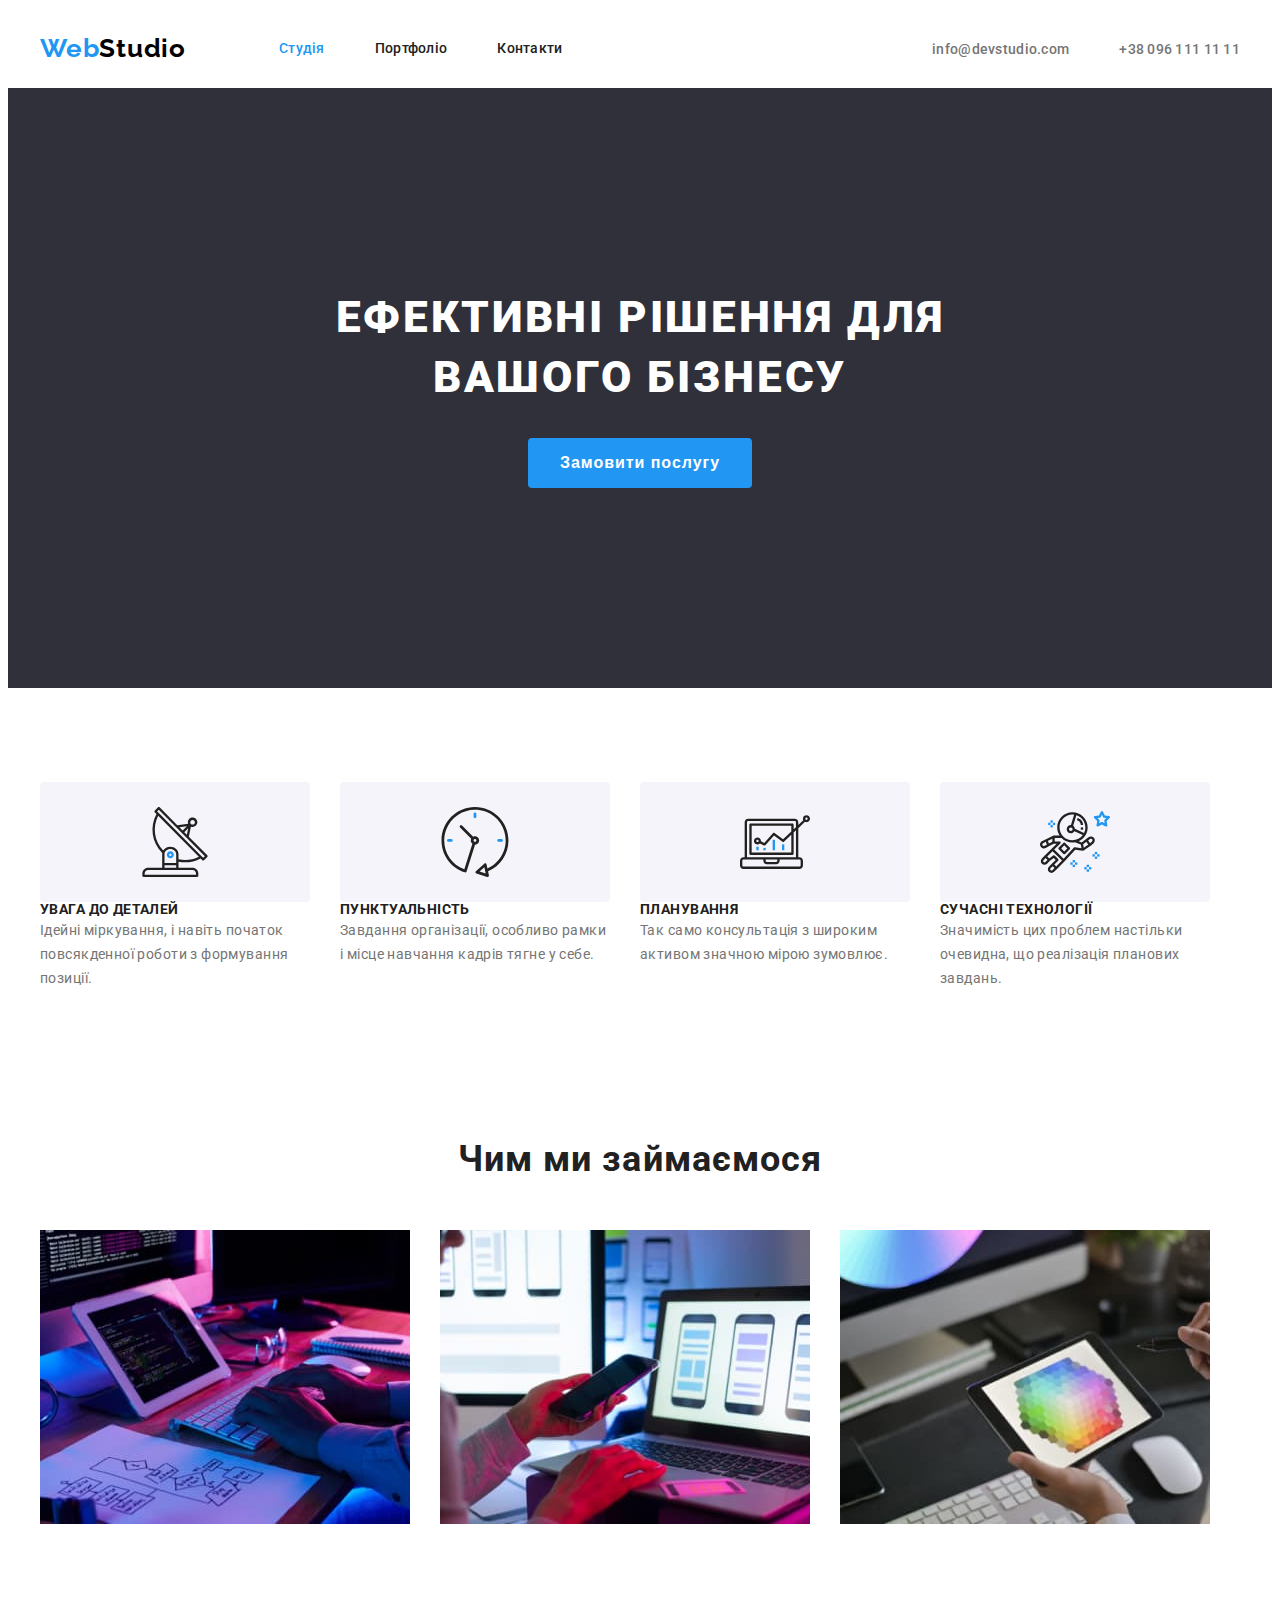
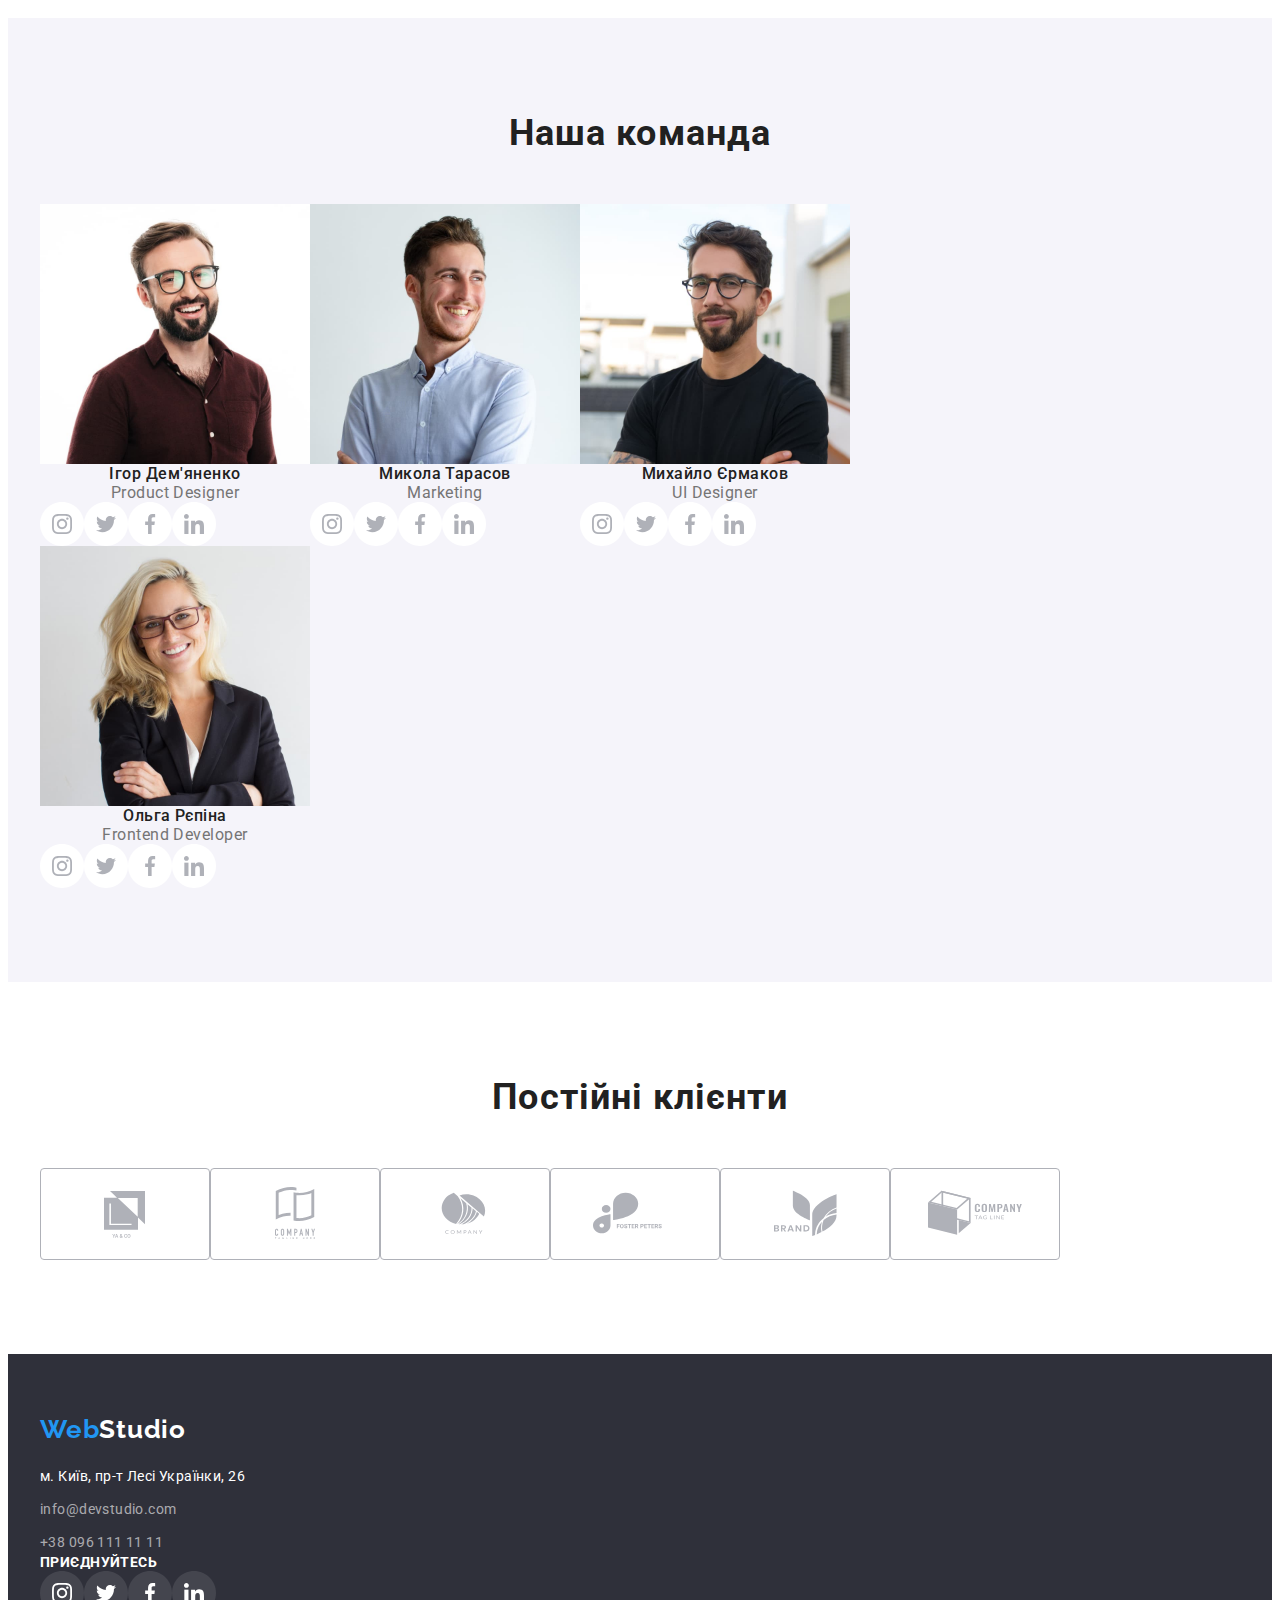
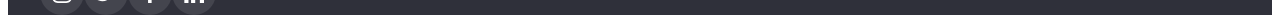
==== index.html @ 6d9d8339 "Update" ====
<!DOCTYPE html>
<html lang="uk">
<head>
    <meta charset="UTF-8">
    <meta http-equiv="X-UA-Compatible" content="IE=edge">
    <meta name="viewport" content="width=device-width, initial-scale=1.0">
    <title lang="en">WebStudio</title>
    <link rel="preconnect" href="https://fonts.googleapis.com">
    <link rel="preconnect" href="https://fonts.gstatic.com" crossorigin>
    <link href="https://fonts.googleapis.com/css2?family=Raleway:wght@700&family=Roboto:wght@400;500;700;900&display=swap"
        rel="stylesheet">
    <link rel="stylesheet" href="https://cdnjs.cloudflare.com/ajax/libs/modern-normalize/1.1.0/modern-normalize.min.css"
        integrity="sha512-wpPYUAdjBVSE4KJnH1VR1HeZfpl1ub8YT/NKx4PuQ5NmX2tKuGu6U/JRp5y+Y8XG2tV+wKQpNHVUX03MfMFn9Q=="
        crossorigin="anonymous" referrerpolicy="no-referrer" />
    <link rel="stylesheet" href="./css/styles.css">
</head>
<body>
    <header>
            <div class="container">
                <nav class="header-item">
                        <a href="./index.html"><span class="logo">Web</span><span class="logo logo-second-part">Studio</span></a>
                    <ul class="list-link flex-items">
                        <li class="list-item">
                            <a class="link current" href="./index.html">Студія</a>
                        </li>
                        <li class="list-item">
                            <a class="link" href="./portfolio.html">Портфоліо</a>
                        </li>
                        <li class="list-item">
                            <a class="link" href="#">Контакти</a>
                        </li>
                    </ul>
                </nav>
                <ul class="list-address flex-items">
                    <li class="address-item mail">
                        <a class="link-address" href="mailto:info@devstudio.com">info@devstudio.com</a>
                    </li>
                    <li class="address-item">
                        <a class="link-address" href="tel:+380961111111">+38 096 111 11 11</a>
                    </li>
                </ul>
            </div>
    </header>
    <main>
        <section class="hero-section">
            <div class="container hero">
                <h1 class="hero-title">
                    Ефективні рішення для
                    вашого бізнесу
                </h1>
                <button type="button" class="hero-button">
                    Замовити послугу
                </button>
            </div>
        </section>
        <section class="benefit-section">
            <div class="container">
                <h2 class="hidden-title">
                    Наші переваги
                </h2>
                <ul class="flex-items">
                    <div class="flex-benefit">
                        <li class="benefits benefit-card">
                            <img src="./images/icons/benefit-1.svg" alt="Іконка радіолокатора" width="270">
                            <h3 class="advantages">
                                Увага до деталей
                            </h3>
                            <p class="advantages-paragraph">Ідейні міркування, і навіть початок повсякденної роботи з формування позиції.
                            </p>
                        </li>
                    </div>
                    <div class="flex-benefit">
                        <li class="benefit-card">
                            <img src="./images/icons/benefit-2.svg" alt="Іконка годинника" width="270">
                            <h3 class="advantages">
                                Пунктуальність
                            </h3>
                            <p class="advantages-paragraph">Завдання організації, особливо рамки і місце навчання кадрів тягне у себе.</p>
                        </li>
                    </div>
                    <div class="flex-benefit">
                        <li class="benefit-card">
                            <img src="./images/icons/benefit-3.svg" alt="Іконка монітора" width="270">
                            <h3 class="advantages">
                                Планування
                            </h3>
                            <p class="advantages-paragraph">Так само консультація з широким активом значною мірою зумовлює.</p>
                        </li>
                    </div>
                    <div class="flex-benefit">
                        <li class="benefit-card">
                            <img src="./images/icons/benefit-4.svg" alt="Іконка астроновта" width="270">
                            <h3 class="advantages">
                                Сучасні технології
                            </h3>
                            <p class="advantages-paragraph">Значимість цих проблем настільки очевидна, що реалізація планових завдань.</p>
                        </li>
                    </div>
                </ul>
            </div>
        </section>
        <section class="about-our-work">
            <div class="container">
                <h2 class="description-title">
                    Чим ми займаємося
                </h2>
                <ul class="flex-items">
                    <li class="work">
                        <img src="./images/sample-1.jpg" alt="Робота за планшетом з клавіатурою" width="370">
                    </li>
                    <li class="work">
                        <img src="./images/sample-2.jpg" alt="Робота за ноутбуком" width="370">
                    </li>
                    <li class="work">
                        <img src="./images/sample-3.jpg" alt="Робота за планшетом" width="370">
                    </li>
                </ul>
            </div>
        </section>
        <section class="worker-section">
            <div class="container">
                <h2 class="worker">
                    Наша команда
                </h2>
                <ul class="flex-items">
                    <div class="flex-worker">
                        <li>
                            <img src="./images/worker-1.jpg" alt="Працівник в окулярах в коричневій сорочці" width="270">
                            <h3 class="card-worker">
                                Ігор Дем'яненко
                            </h3>
                            <p class="profession-worker">Product Designer</p>
                            <ul class="flex-items">
                                <li>
                                    <a href="#">
                                        <img src="./images/icons/social-network-1.svg" alt="Посилання на Інстаграм" width="44">
                                    </a>
                                </li>
                                <li>
                                    <a href="#">
                                        <img src="./images/icons/social-network-2.svg" alt="Посилання на Твіттер" width="44">
                                    </a>
                                </li>
                                <li>
                                    <a href="#">
                                        <img src="./images/icons/social-network-3.svg" alt="Посилання на Фейсбук" width="44">
                                    </a>
                                </li>
                                <li>
                                    <a href="#">
                                        <img src="./images/icons/social-network-4.svg" alt="Посилання на Лінкедін">
                                    </a>
                                </li>
                            </ul>
                        </li>
                        <li>
                            <img src="./images/worker-2.jpg" alt="Працівниця в окулярах в чорному жакеті" width="270">
                            <h3 class="card-worker">
                                Ольга Рєпіна
                            </h3>
                            <p class="profession-worker">Frontend Developer</p>
                            <ul class="flex-items">
                                <li>
                                    <a href="#">
                                        <img src="./images/icons/social-network-1.svg" alt="Посилання на Інстаграм" width="44">
                                    </a>
                                </li>
                                <li>
                                    <a href="#">
                                        <img src="./images/icons/social-network-2.svg" alt="Посилання на Твіттер" width="44">
                                    </a>
                                </li>
                                <li>
                                    <a href="#">
                                        <img src="./images/icons/social-network-3.svg" alt="Посилання на Фейсбук" width="44">
                                    </a>
                                </li>
                                <li>
                                    <a href="#">
                                        <img src="./images/icons/social-network-4.svg" alt="Посилання на Лінкедін">
                                    </a>
                                </li>
                            </ul>
                        </li>
                    </div>
                    <li>
                        <img src="./images/worker-3.jpg" alt="Працівник в білій сорочці" width="270">
                        <h3 class="card-worker">
                            Микола Тарасов
                        </h3>
                        <p class="profession-worker">Marketing</p>
                        <ul class="flex-items">
                            <li>
                                <a href="#">
                                    <img src="./images/icons/social-network-1.svg" alt="Посилання на Інстаграм" width="44">
                                </a>
                            </li>
                            <li>
                                <a href="#">
                                    <img src="./images/icons/social-network-2.svg" alt="Посилання на Твіттер" width="44">
                                </a>
                            </li>
                            <li>
                                <a href="#">
                                    <img src="./images/icons/social-network-3.svg" alt="Посилання на Фейсбук" width="44">
                                </a>
                            </li>
                            <li>
                                <a href="#">
                                    <img src="./images/icons/social-network-4.svg" alt="Посилання на Лінкедін">
                                </a>
                            </li>
                        </ul>
                    </li>
                    <li>
                        <img src="./images/worker-4.jpg" alt="Працівник в окулярах в чорній футболці" width="270">
                        <h3 class="card-worker">
                            Михайло Єрмаков
                        </h3>
                        <p class="profession-worker">UI Designer</p>
                        <ul class="flex-items">
                            <li>
                                <a href="#">
                                    <img src="./images/icons/social-network-1.svg" alt="Посилання на Інстаграм" width="44">
                                </a>
                            </li>
                            <li>
                                <a href="#">
                                    <img src="./images/icons/social-network-2.svg" alt="Посилання на Твіттер" width="44">
                                </a>
                            </li>
                            <li>
                                <a href="#">
                                    <img src="./images/icons/social-network-3.svg" alt="Посилання на Фейсбук" width="44">
                                </a>
                            </li>
                            <li>
                                <a href="#">
                                    <img src="./images/icons/social-network-4.svg" alt="Посилання на Лінкедін" width="44">
                                </a>
                            </li>
                        </ul>
                    </li>
                </ul>
            </div>
        </section>
        <section class="our-clients">
            <div class="container">
                <h2 class="clients-title">Постійні клієнти</h2>
                <ul class="flex-items">
                    <li>
                        <a href="#">
                            <img src="./images/icons/client-1.svg" alt="Компанія №1" width="170">
                        </a>
                    </li>
                    <li>
                        <a href="#">
                            <img src="./images/icons/client-2.svg" alt="Компанія №2" width="170">
                        </a>
                    </li>
                    <li>
                        <a href="#">
                            <img src="./images/icons/client-3.svg" alt="Компанія №3" width="170">
                        </a>
                    </li>
                    <li>
                        <a href="#">
                            <img src="./images/icons/client-4.svg" alt="Компанія №4" width="170">
                        </a>
                    </li>
                    <li>
                        <a href="#">
                            <img src="./images/icons/client-5.svg" alt="Компанія №5" width="170">
                        </a>
                    </li>
                    <li>
                        <a href="#">
                            <img src="./images/icons/client-6.svg" alt="Компанія №6" width="170">
                        </a>
                    </li>
                </ul>
            </div>
        </section>
    </main>
    <footer class="footer-address">
        <div class="container">
            <a href="./index.html"><span class="logo">Web</span><span class="logo logo-third-part">Studio</span></a>
            <address>
                <ul class="footer-list">
                    <li >
                        <a class="footer-link" href="https://goo.gl/maps/sdtxkwDF94uDCL8M9" target="_blank"
                            rel="noopener noreferrer">м. Київ, пр-т Лесі Українки, 26</a>
                    </li>
                    <li class="footer-contacts">
                        <a class="footer-link footer-transparant" href="mailto:info@devstudio.com">info@devstudio.com</a>
                    </li>
                    <li class="footer-contacts">
                        <a class="footer-link footer-transparant" href="tel:+380961111111">+38 096 111 11 11</a>
                    </li>
                </ul>
            </address>
            <h2 class="join-link">
                Приєднуйтесь
            </h2>
            <ul class="flex-items">
                <li>
                    <a href="#">
                        <img src="./images/icons/social-network-footer-1.svg" alt="Посилання на Інстаграм" width="44">
                    </a>
                </li>
                <li>
                    <a href="#">
                        <img src="./images/icons/social-network-footer-2.svg" alt="Посилання на Твіттер" width="44">
                    </a>
                </li>
                <li>
                    <a href="#">
                        <img src="./images/icons/social-network-footer-3.svg" alt="Посилання на Фейсбук" width="44">
                    </a>
                </li>
                <li>
                    <a href="#">
                        <img src="./images/icons/social-network-footer-4.svg" alt="Посилання на Лінкедін" width="44">
                    </a>
                </li>
            </ul>
        </div>
    </footer>
</body>
</html>
---- css/styles.css ----
:root {
--primary-color: #212121;
--link-address-color: #757575;
--link-color: #2196F3;
--logo-color: #000000;
--primary-background-color: #FFFFFF;
--secondary-background-color: #2F303A;
--color-transparant: rgba(255, 255, 255, 0.6);
--active-button-color: #188CE8;
--section-color: #F5F4FA;
--border-color: #EEEEEE;
--header-border-color: #ECECEC;
}

body {
font-family: Roboto, sans-serif;
color: var(--primary-color);
background-color: var(--primary-background-color);
} 

ul {
    list-style: none;
    margin-top: 0;
    margin-bottom: 0;
    padding-left: 0;
}

a {
    text-decoration: none;
}

h1, h2, h3, p {
    padding: 0;
    margin: 0;
}

img {
    display: block;
}

/* START header */

.container {
    width: 1200px;
    margin-left: auto;
    margin-right: auto;
    padding-left: 15px;
    padding-right: 15px;
    outline: 2px teal;
}

.flex-items {
    display: flex;
    flex-wrap: wrap;
}

header .container {
    display: flex;
    align-items: center;
}

.header-item {
    display: flex;
    align-items: center;
}

.header-border {
    border-bottom: 1px var(--header-border-color);
}

.logo {
    color: var(--link-color);
    font-family: Raleway, sans-serif;
    font-weight: 700;
    font-size: 26px;
    line-height: 1.19;
    letter-spacing: 0.03em;
}

.logo-second-part {
    color: var(--logo-color);
}

.list-link {
    display: flex;
    margin-left: 93px;
}

.link {
    display: block;
    padding-top: 32px;
    padding-bottom: 32px;
    color: var(--primary-color);
    font-weight: 500;
    font-size: 14px;
    line-height: 16px;
    letter-spacing: 0.02em;
}

.list-item:not(:last-child) {
    margin-right: 50px;
}

.link:hover,
.link:focus {
    color: var(--link-color);
}

.link.current {
    color: var(--link-color);
}

.description-link {
    padding: 0;
    margin: 0;
    list-style: none;
    align-items: center;
}

.list-address {
    display: flex;
    margin-top: 0;
    margin-left: auto;
}

.link-address {
    color: var(--link-address-color);
    font-weight: 500;
    font-size: 14px;
    line-height: 1.14;
    letter-spacing: 0.02em;
}


.address-item:not(:last-child) {
    margin-right: 50px;
}

.mail {
    margin-left: auto;
}

.link-address:hover,
.link-address:focus {
    color: var(--link-color);
}

/* END header */

/* START index.html */

.hero-section {
    background-color: var(--secondary-background-color);
    text-align: center;
}

.hero {
    padding-top: 200px;
    padding-bottom: 200px;
}

.hero-title {
    padding-bottom: 30px;
    margin-left: auto;
    margin-right: auto;
    width: 696px;
    color: var(--primary-background-color);
    font-weight: 900;
    font-size: 44px;
    line-height: 1.36;
    letter-spacing: 0.06em;
    text-transform: uppercase;
}

.hero-button {
    padding-top: 10px;
    padding-bottom: 10px;
    padding-right: 32px;
    padding-left: 32px;
    border: 1px transparent;
    border-radius: 4px;
    min-width: 216px;
    color: var(--primary-background-color);
    background-color: var(--link-color);
    font-weight: 700;
    font-size: 16px;
    line-height: 1.88;
    letter-spacing: 0.06em;
}

.hero-button:hover,
.hero-button:focus {
    background-color: var(--active-button-color);
    cursor: pointer;
}

.benefit-section {
    padding-top: 94px;
}

.hidden-title {
    display: none;
}

.advantages {
    font-weight: 700;
    font-size: 14px;
    line-height: 1.14;
    letter-spacing: 0.03em;
    text-transform: uppercase;
}

.advantages-paragraph {
    color: var(--link-address-color);
    font-weight: 400;
    font-size: 14px;
    line-height: 24px;
    letter-spacing: 0.03em;
    width: 270px;
}

.flex-benefit {
    margin-right: 30px;
    margin-bottom: 30px;
}

.flex-benefit:not(:last-child) {
    margin-right: 30px;
}

.work {
    margin-right: 30px;
}

.work:not(:last-child) {
    margin-right: 30px;
}

.description-title {
    padding-bottom: 50px;
    font-weight: 700;
    font-size: 36px;
    line-height: 1.17;
    text-align: center;
    letter-spacing: 0.03em;
}

.about-our-work {
    padding-top: 118px;
    padding-bottom: 94px;
}

/* .working-process:not(:last-child) {
    margin-right: 30px;
} */

.worker-section {
    background-color: var(--section-color);
    padding-top: 94px;
    padding-bottom: 94px;
}

/* .flex-worker {
    margin-right: 30px;
} */

.worker {
    padding-bottom: 50px;
    font-weight: 700;
    font-size: 36px;
    line-height: 1.17;
    text-align: center;
    letter-spacing: 0.03em;
}

.card-worker {
    font-weight: 500;
    font-size: 16px;
    line-height: 1.19;
    text-align: center;
    letter-spacing: 0.03em;
}

.profession-worker {
    color: var(--link-address-color);
    font-weight: 400;
    font-size: 16px;
    line-height: 1.19;
    text-align: center;
    letter-spacing: 0.03em;
}

.our-clients {
    padding-top: 94px;
    padding-bottom: 94px;
}

.clients-title {
    padding-bottom: 50px;
    font-weight: 700;
    font-size: 36px;
    line-height: 1.17;
    text-align: center;
    letter-spacing: 0.03em;
    color: var(--primary-color);
}

/* END index.html */

/* START portfolio.html */

.list-button {
    justify-content: center;
    padding-top: 94px;
    padding-bottom: 50px;
}

.filter-button {
    border: 1px transparent;
    border-radius: 4px;
    background-color: var(--section-color);
    padding-top: 6px;
    padding-right: 22px;
    padding-bottom: 6px;
    padding-left: 22px;
}

.button-item:not(:last-child) {
    margin-right: 8px;
}

.filter-button:hover,
.filter-button:focus {
    color: var(--primary-background-color);
    background-color: var(--link-color);
    cursor: pointer;
}

.project-items {
    padding-top: 50px;
    padding-bottom: 94px;
}

.flex-element {
    margin-right: 30px;
    margin-bottom: 30px;
}

.flex-element:nth-child(3n) {
    margin-right: 0;
}

.flex-element:nth-last-child(-n+3) {
    margin-bottom: 0;
}

.card-project {
    border: 1px var(--border-color);
}

.description-project {
    border-left: 1px var(--active-button-color);
    border-bottom: 1px var(--active-button-color);
    border-right: 1px var(--active-button-color);
}

.name-project {
    color: var(--primary-color);
    font-weight: 700;
    font-size: 18px;
    line-height: 2;
    letter-spacing: 0.06em;
}

.type-project {
    color: var(--link-address-color);
    font-size: 16px;
    line-height: 1.88;
    letter-spacing: 0.03em;
}

/* END portfolio.html */

/* START footer */

.logo-third-part {
    color: var(--primary-background-color);
}

.footer-address {
    background-color: var(--secondary-background-color);
    padding-top: 60px;
}

.footer-link {
    font-style: normal;
    font-weight: 400;
    font-size: 14px;
    line-height: 1.71;
    letter-spacing: 0.03em;
    color: var(--primary-background-color);
}

.footer-transparant {
    color: var(--color-transparant);
}

.footer-link:hover,
.footer-link:focus {
    color: var(--link-color);
}

.footer-list {
    margin-top: 20px;
}

.footer-contacts {
    margin-top: 9px;
}

.join-link {
    color: var(--primary-background-color);
    font-weight: 700;
    font-size: 14px;
    line-height: 1.14;
    letter-spacing: 0.03em;
    text-transform: uppercase;
}
/* END footer */
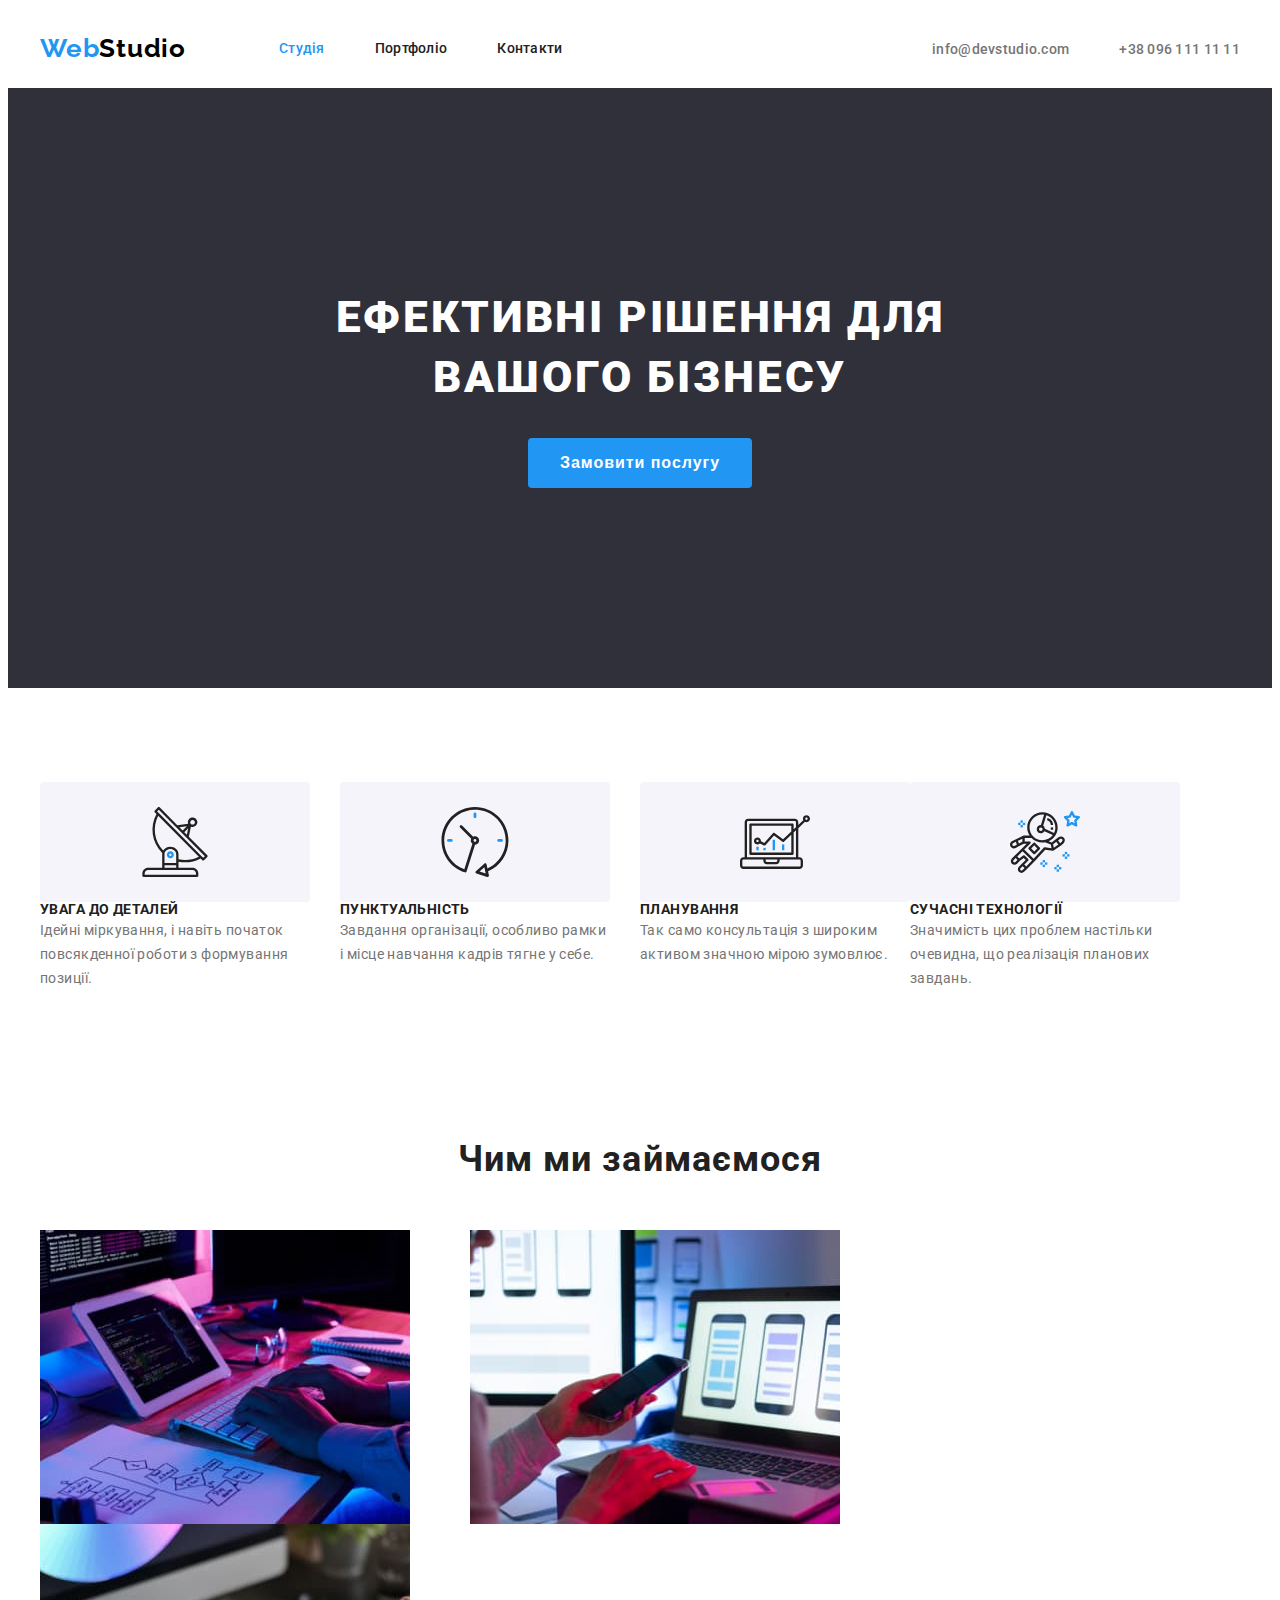
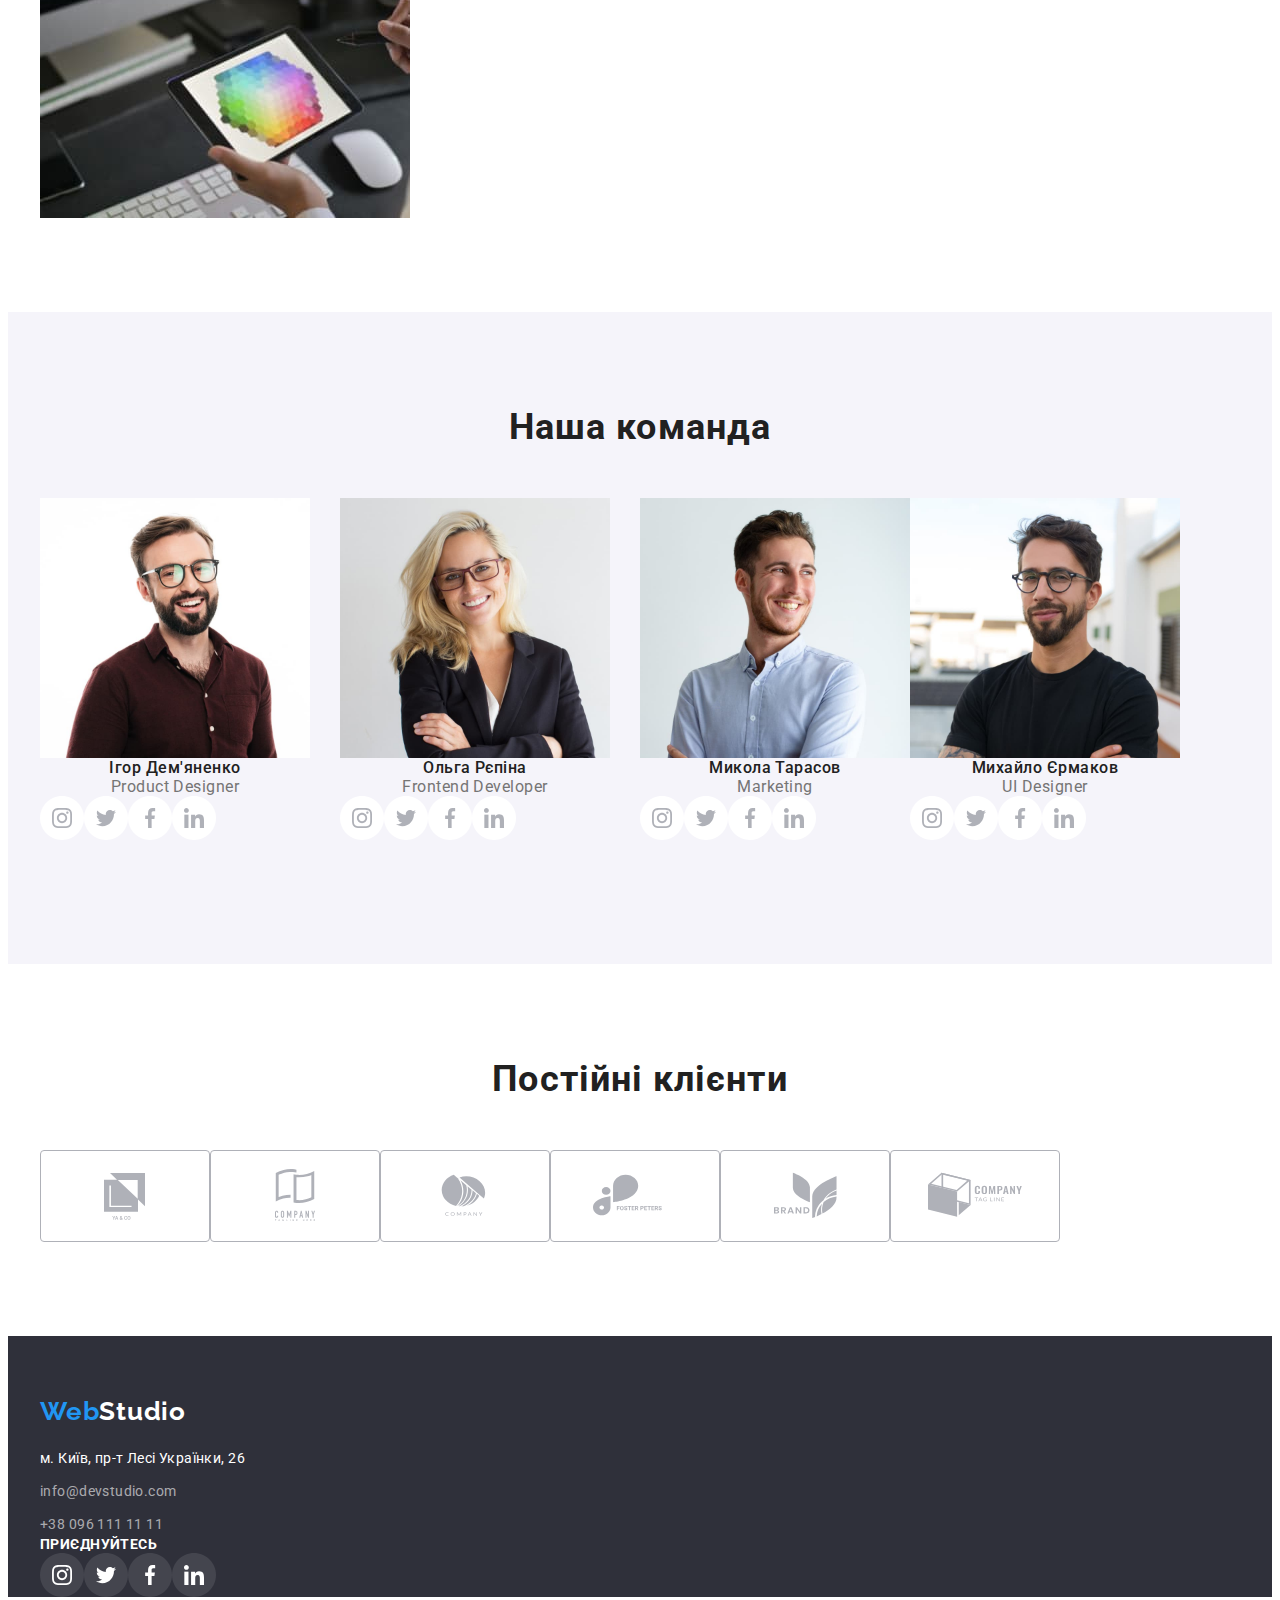
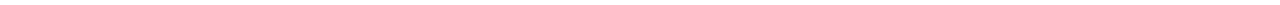
==== commit 18a20327: "update" ====
--- a/index.html
+++ b/index.html
@@ -59,8 +59,8 @@
                     Наші переваги
                 </h2>
                 <ul class="flex-items">
-                    <div class="flex-benefit">
-                        <li class="benefits benefit-card">
+                    <div class="flex-element">
+                        <li class="benefit-card">
                             <img src="./images/icons/benefit-1.svg" alt="Іконка радіолокатора" width="270">
                             <h3 class="advantages">
                                 Увага до деталей
@@ -69,7 +69,7 @@
                             </p>
                         </li>
                     </div>
-                    <div class="flex-benefit">
+                    <div class="flex-element">
                         <li class="benefit-card">
                             <img src="./images/icons/benefit-2.svg" alt="Іконка годинника" width="270">
                             <h3 class="advantages">
@@ -78,7 +78,7 @@
                             <p class="advantages-paragraph">Завдання організації, особливо рамки і місце навчання кадрів тягне у себе.</p>
                         </li>
                     </div>
-                    <div class="flex-benefit">
+                    <div class="flex-element">
                         <li class="benefit-card">
                             <img src="./images/icons/benefit-3.svg" alt="Іконка монітора" width="270">
                             <h3 class="advantages">
@@ -87,7 +87,7 @@
                             <p class="advantages-paragraph">Так само консультація з широким активом значною мірою зумовлює.</p>
                         </li>
                     </div>
-                    <div class="flex-benefit">
+                    <div class="flex-element">
                         <li class="benefit-card">
                             <img src="./images/icons/benefit-4.svg" alt="Іконка астроновта" width="270">
                             <h3 class="advantages">
@@ -105,15 +105,21 @@
                     Чим ми займаємося
                 </h2>
                 <ul class="flex-items">
-                    <li class="work">
-                        <img src="./images/sample-1.jpg" alt="Робота за планшетом з клавіатурою" width="370">
-                    </li>
-                    <li class="work">
-                        <img src="./images/sample-2.jpg" alt="Робота за ноутбуком" width="370">
-                    </li>
-                    <li class="work">
-                        <img src="./images/sample-3.jpg" alt="Робота за планшетом" width="370">
-                    </li>
+                    <div class="flex-element">
+                        <li class="work">
+                            <img src="./images/sample-1.jpg" alt="Робота за планшетом з клавіатурою" width="370">
+                        </li>
+                    </div>
+                    <div class="flex-element">
+                        <li class="work">
+                            <img src="./images/sample-2.jpg" alt="Робота за ноутбуком" width="370">
+                        </li>
+                    </div>
+                    <div class="flex-element">
+                        <li class="work">
+                            <img src="./images/sample-3.jpg" alt="Робота за планшетом" width="370">
+                        </li>
+                    </div>
                 </ul>
             </div>
         </section>
@@ -123,8 +129,8 @@
                     Наша команда
                 </h2>
                 <ul class="flex-items">
-                    <div class="flex-worker">
-                        <li>
+                    <div class="flex-element">
+                        <li class="worker-list">
                             <img src="./images/worker-1.jpg" alt="Працівник в окулярах в коричневій сорочці" width="270">
                             <h3 class="card-worker">
                                 Ігор Дем'яненко
@@ -153,7 +159,9 @@
                                 </li>
                             </ul>
                         </li>
-                        <li>
+                    </div>
+                    <div class="flex-element">
+                        <li class="worker-list">
                             <img src="./images/worker-2.jpg" alt="Працівниця в окулярах в чорному жакеті" width="270">
                             <h3 class="card-worker">
                                 Ольга Рєпіна
@@ -183,64 +191,68 @@
                             </ul>
                         </li>
                     </div>
-                    <li>
-                        <img src="./images/worker-3.jpg" alt="Працівник в білій сорочці" width="270">
-                        <h3 class="card-worker">
-                            Микола Тарасов
-                        </h3>
-                        <p class="profession-worker">Marketing</p>
-                        <ul class="flex-items">
-                            <li>
-                                <a href="#">
-                                    <img src="./images/icons/social-network-1.svg" alt="Посилання на Інстаграм" width="44">
-                                </a>
-                            </li>
-                            <li>
-                                <a href="#">
-                                    <img src="./images/icons/social-network-2.svg" alt="Посилання на Твіттер" width="44">
-                                </a>
-                            </li>
-                            <li>
-                                <a href="#">
-                                    <img src="./images/icons/social-network-3.svg" alt="Посилання на Фейсбук" width="44">
-                                </a>
-                            </li>
-                            <li>
-                                <a href="#">
-                                    <img src="./images/icons/social-network-4.svg" alt="Посилання на Лінкедін">
-                                </a>
-                            </li>
-                        </ul>
-                    </li>
-                    <li>
-                        <img src="./images/worker-4.jpg" alt="Працівник в окулярах в чорній футболці" width="270">
-                        <h3 class="card-worker">
-                            Михайло Єрмаков
-                        </h3>
-                        <p class="profession-worker">UI Designer</p>
-                        <ul class="flex-items">
-                            <li>
-                                <a href="#">
-                                    <img src="./images/icons/social-network-1.svg" alt="Посилання на Інстаграм" width="44">
-                                </a>
-                            </li>
-                            <li>
-                                <a href="#">
-                                    <img src="./images/icons/social-network-2.svg" alt="Посилання на Твіттер" width="44">
-                                </a>
-                            </li>
-                            <li>
-                                <a href="#">
-                                    <img src="./images/icons/social-network-3.svg" alt="Посилання на Фейсбук" width="44">
-                                </a>
-                            </li>
-                            <li>
-                                <a href="#">
-                                    <img src="./images/icons/social-network-4.svg" alt="Посилання на Лінкедін" width="44">
-                                </a>
-                            </li>
-                        </ul>
-                    </li>
+                    <div class="flex-element">
+                        <li class="worker-list">
+                            <img src="./images/worker-3.jpg" alt="Працівник в білій сорочці" width="270">
+                            <h3 class="card-worker">
+                                Микола Тарасов
+                            </h3>
+                            <p class="profession-worker">Marketing</p>
+                            <ul class="flex-items">
+                                <li>
+                                    <a href="#">
+                                        <img src="./images/icons/social-network-1.svg" alt="Посилання на Інстаграм" width="44">
+                                    </a>
+                                </li>
+                                <li>
+                                    <a href="#">
+                                        <img src="./images/icons/social-network-2.svg" alt="Посилання на Твіттер" width="44">
+                                    </a>
+                                </li>
+                                <li>
+                                    <a href="#">
+                                        <img src="./images/icons/social-network-3.svg" alt="Посилання на Фейсбук" width="44">
+                                    </a>
+                                </li>
+                                <li>
+                                    <a href="#">
+                                        <img src="./images/icons/social-network-4.svg" alt="Посилання на Лінкедін">
+                                    </a>
+                                </li>
+                            </ul>
+                        </li>
+                    </div>
+                    <div class="flex-element">
+                        <li class="worker-list">
+                            <img src="./images/worker-4.jpg" alt="Працівник в окулярах в чорній футболці" width="270">
+                            <h3 class="card-worker">
+                                Михайло Єрмаков
+                            </h3>
+                            <p class="profession-worker">UI Designer</p>
+                            <ul class="flex-items">
+                                <li>
+                                    <a href="#">
+                                        <img src="./images/icons/social-network-1.svg" alt="Посилання на Інстаграм" width="44">
+                                    </a>
+                                </li>
+                                <li>
+                                    <a href="#">
+                                        <img src="./images/icons/social-network-2.svg" alt="Посилання на Твіттер" width="44">
+                                    </a>
+                                </li>
+                                <li>
+                                    <a href="#">
+                                        <img src="./images/icons/social-network-3.svg" alt="Посилання на Фейсбук" width="44">
+                                    </a>
+                                </li>
+                                <li>
+                                    <a href="#">
+                                        <img src="./images/icons/social-network-4.svg" alt="Посилання на Лінкедін" width="44">
+                                    </a>
+                                </li>
+                            </ul>
+                        </li>
+                    </div>
                 </ul>
             </div>
         </section>
--- a/css/styles.css
+++ b/css/styles.css
@@ -224,7 +224,7 @@
     margin-bottom: 30px;
 }
 
-.flex-benefit:not(:last-child) {
+.benefit-card:not(:last-child) {
     margin-right: 30px;
 }
 
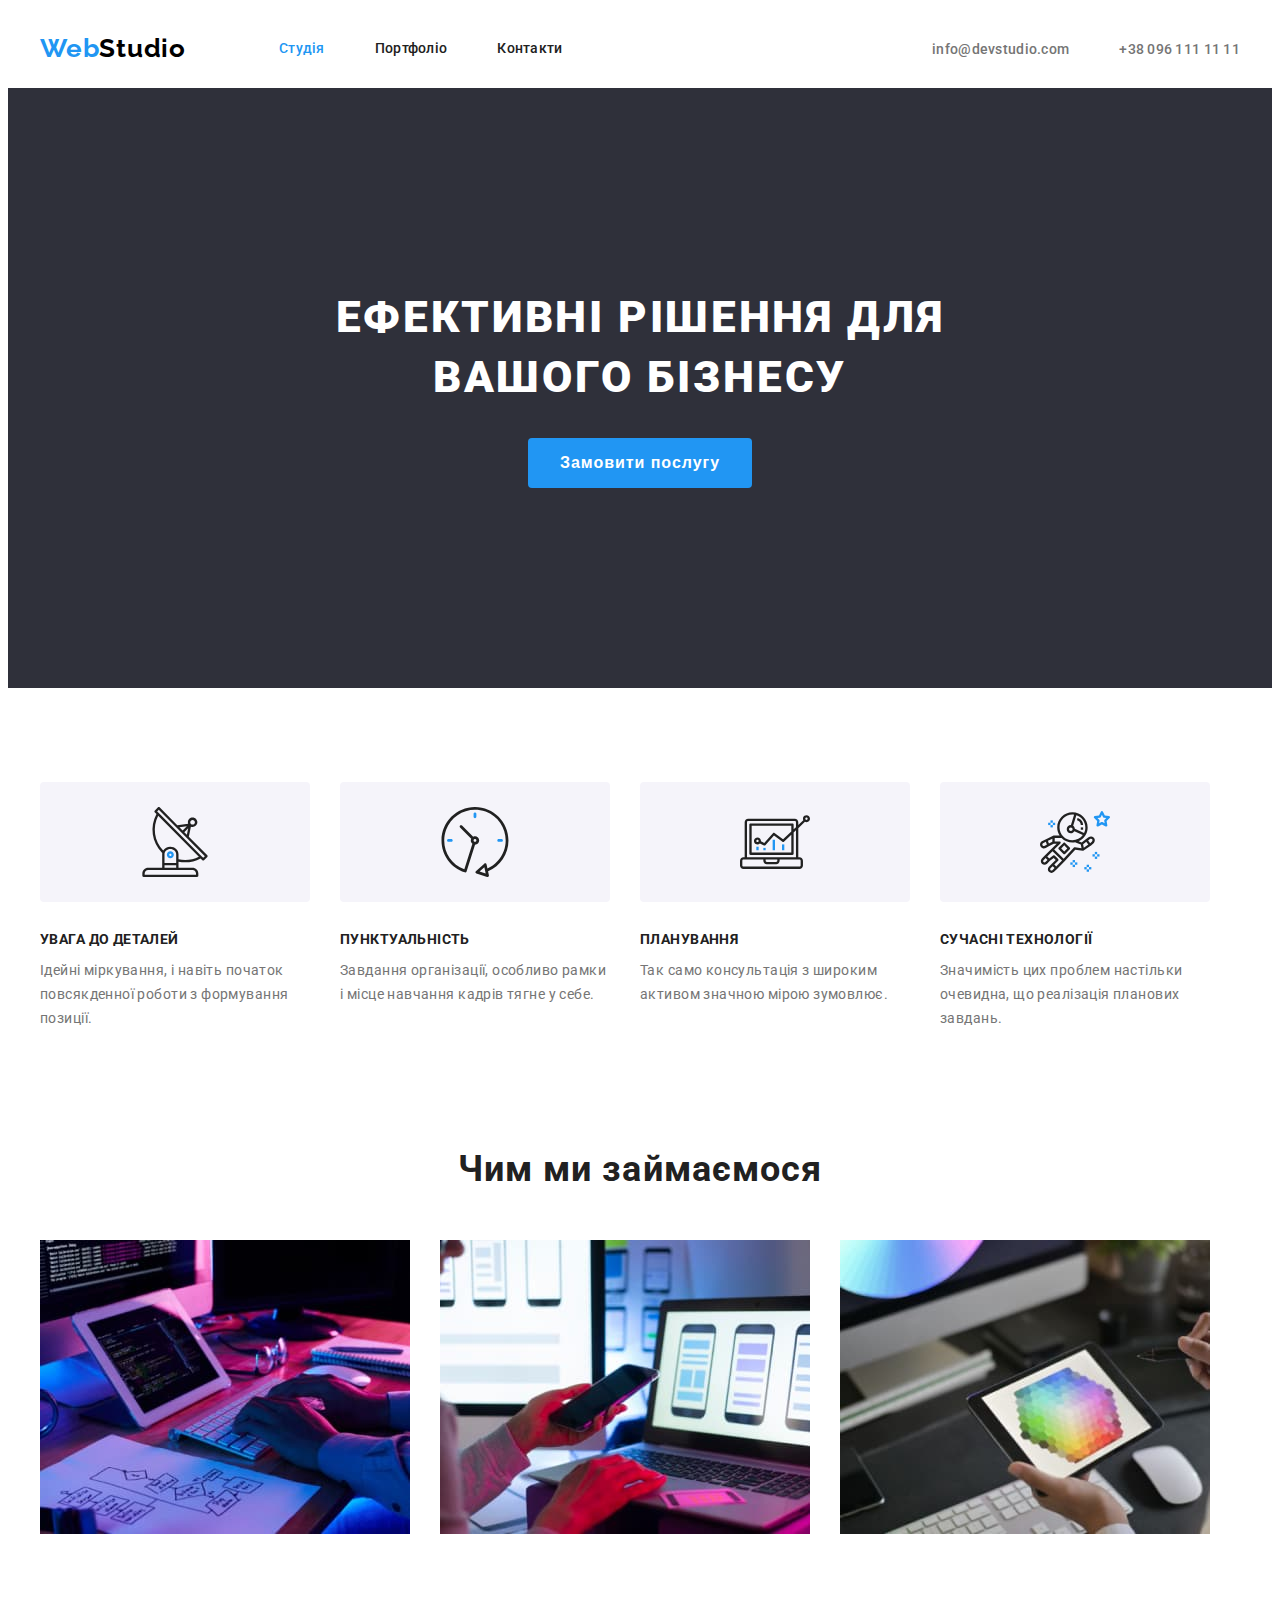
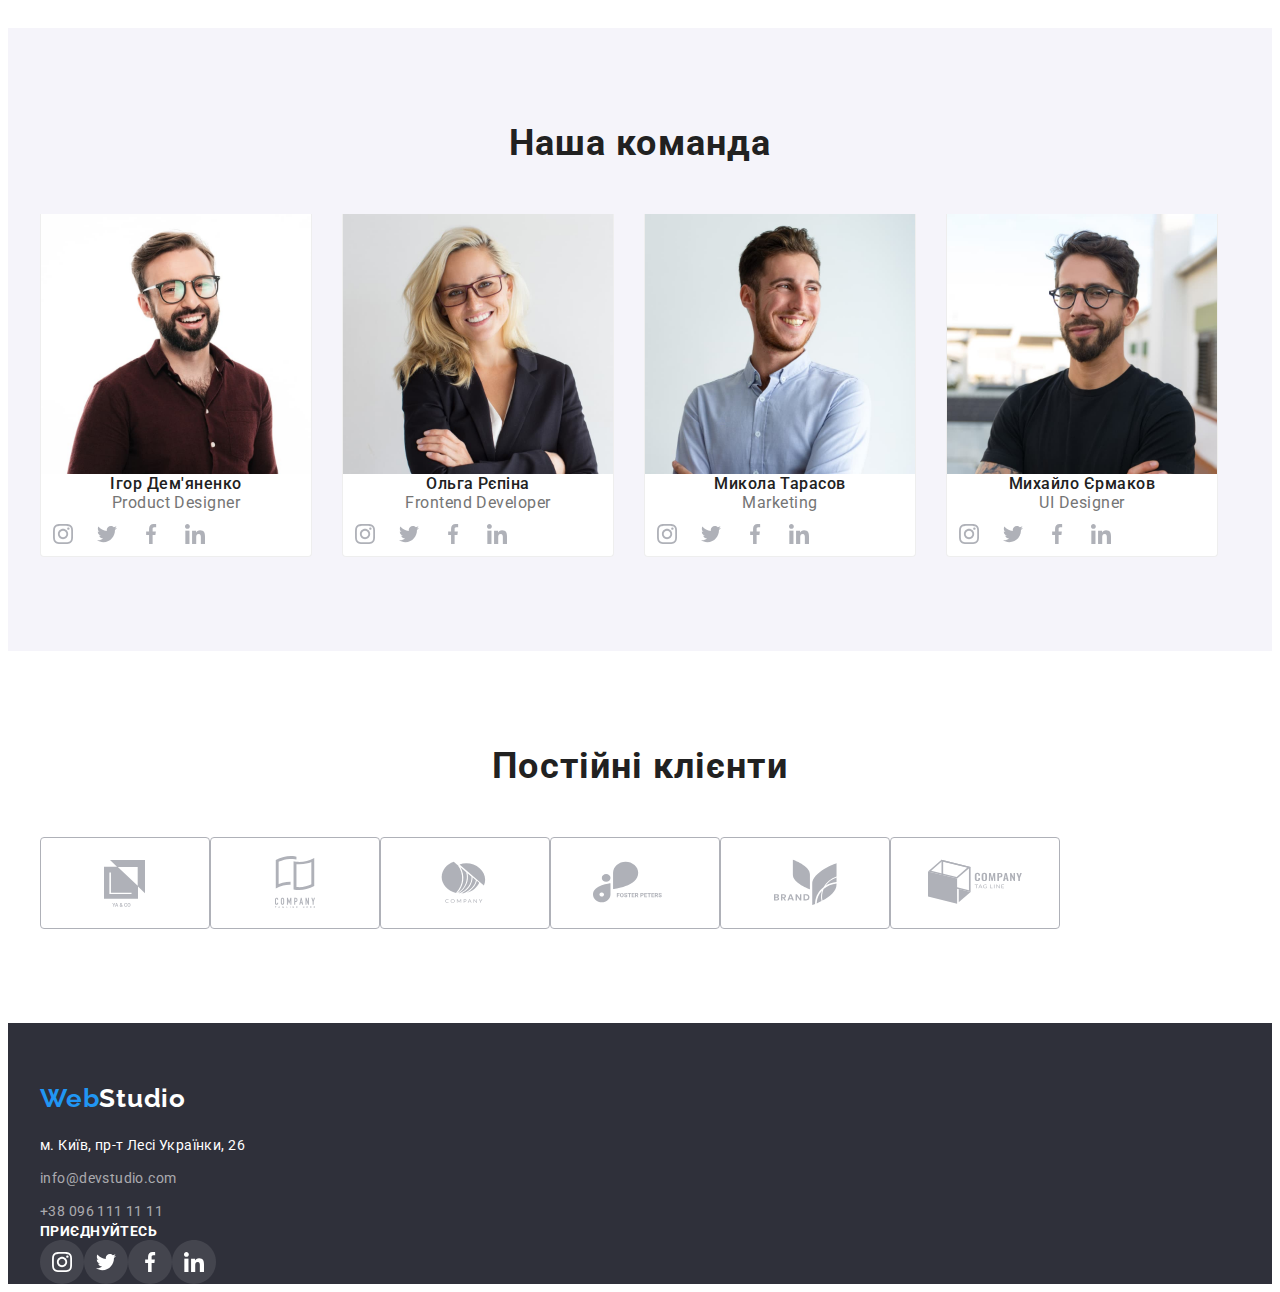
==== commit 1271e571: "Update" ====
--- a/index.html
+++ b/index.html
@@ -104,7 +104,7 @@
                 <h2 class="description-title">
                     Чим ми займаємося
                 </h2>
-                <ul class="flex-items">
+                <ul class=" flex-items work-box">
                     <div class="flex-element">
                         <li class="work">
                             <img src="./images/sample-1.jpg" alt="Робота за планшетом з клавіатурою" width="370">
--- a/css/styles.css
+++ b/css/styles.css
@@ -51,7 +51,7 @@
 
 .flex-items {
     display: flex;
-    flex-wrap: wrap;
+    /* flex-wrap: wrap; */
 }
 
 header .container {
@@ -65,7 +65,7 @@
 }
 
 .header-border {
-    border-bottom: 1px var(--header-border-color);
+    border-bottom: 1px solid var(--header-border-color);
 }
 
 .logo {
@@ -203,6 +203,8 @@
 }
 
 .advantages {
+    margin-top: 30px;
+    margin-bottom: 10px;
     font-weight: 700;
     font-size: 14px;
     line-height: 1.14;
@@ -224,16 +226,36 @@
     margin-bottom: 30px;
 }
 
-.benefit-card:not(:last-child) {
-    margin-right: 30px;
-}
+.benefit-card {
+    flex-basis: ((100% - 3*30) / 3);
+    margin-right: 30px;
+}
+
+/* .benefit-card:not(:last-child) {
+    margin-right: 30px;
+} */
 
 .work {
+    flex-basis: calc((100% - 3 * 30) / 3);
+    margin-right: 30px;
+}
+
+/* .work {
     margin-right: 30px;
 }
 
 .work:not(:last-child) {
     margin-right: 30px;
+} */
+
+.worker-list {
+    flex-basis: ((100% - 4*30) / 4);
+    margin-right: 30px;
+    border-right: 1px solid var(--border-color);
+    border-bottom: 1px solid var(--border-color);
+    border-left: 1px solid var(--border-color);
+    border-radius: 0px 0px 4px 4px;
+    background-color: var(--primary-background-color);
 }
 
 .description-title {
@@ -337,11 +359,14 @@
 }
 
 .project-items {
+    flex-wrap: wrap;
     padding-top: 50px;
     padding-bottom: 94px;
-}
-
-.flex-element {
+    margin-left: -30px;
+    margin-right: -30px;
+}
+
+/* .flex-element {
     margin-right: 30px;
     margin-bottom: 30px;
 }
@@ -352,16 +377,23 @@
 
 .flex-element:nth-last-child(-n+3) {
     margin-bottom: 0;
-}
+} */
+
+
 
 .card-project {
-    border: 1px var(--border-color);
-}
+    border: 1px solid var(--border-color);
+    flex-basis: calc((100% - 3 * 30) / 3);
+    margin-left: 30px;
+    margin-right: 30px;
+    margin-bottom: 30px;
+}
+
 
 .description-project {
-    border-left: 1px var(--active-button-color);
-    border-bottom: 1px var(--active-button-color);
-    border-right: 1px var(--active-button-color);
+    border-left: 1px solid var(--active-button-color);
+    border-bottom: 1px solid var(--active-button-color);
+    border-right: 1px solid var(--active-button-color);
 }
 
 .name-project {
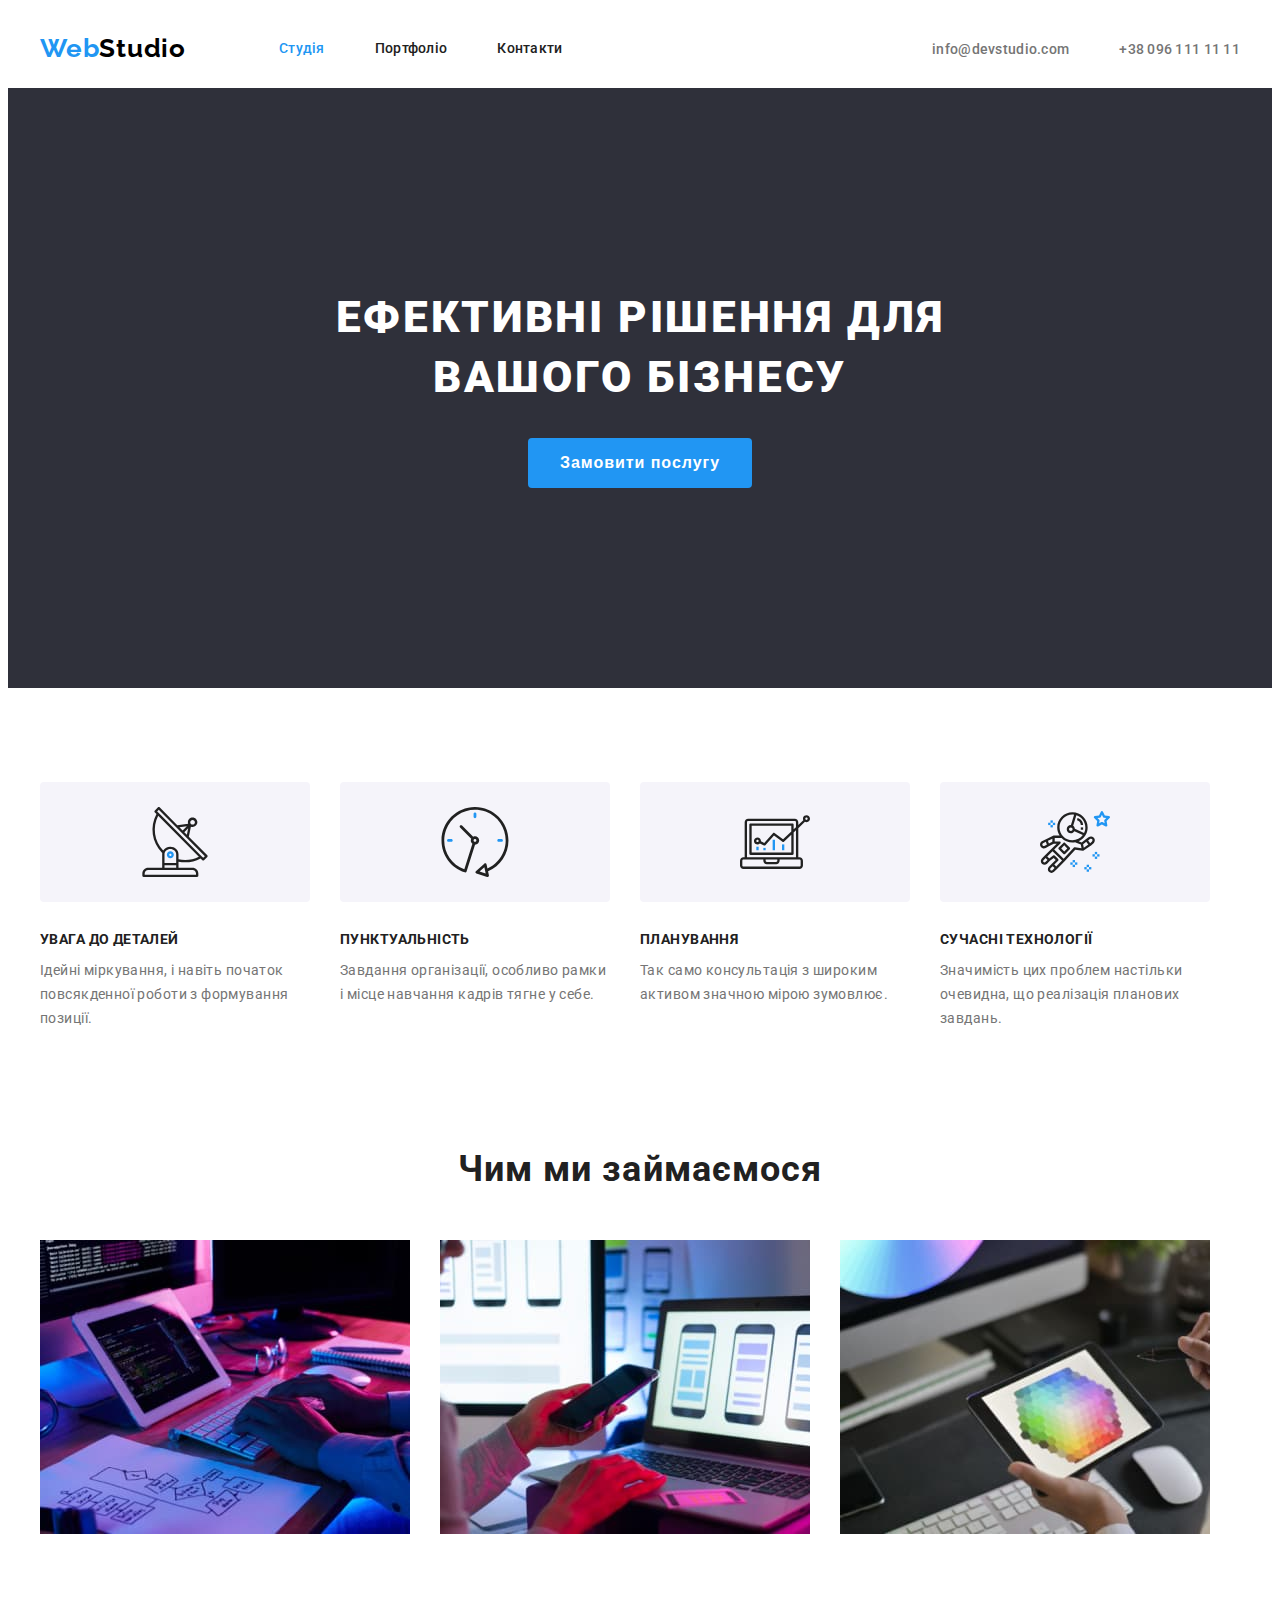
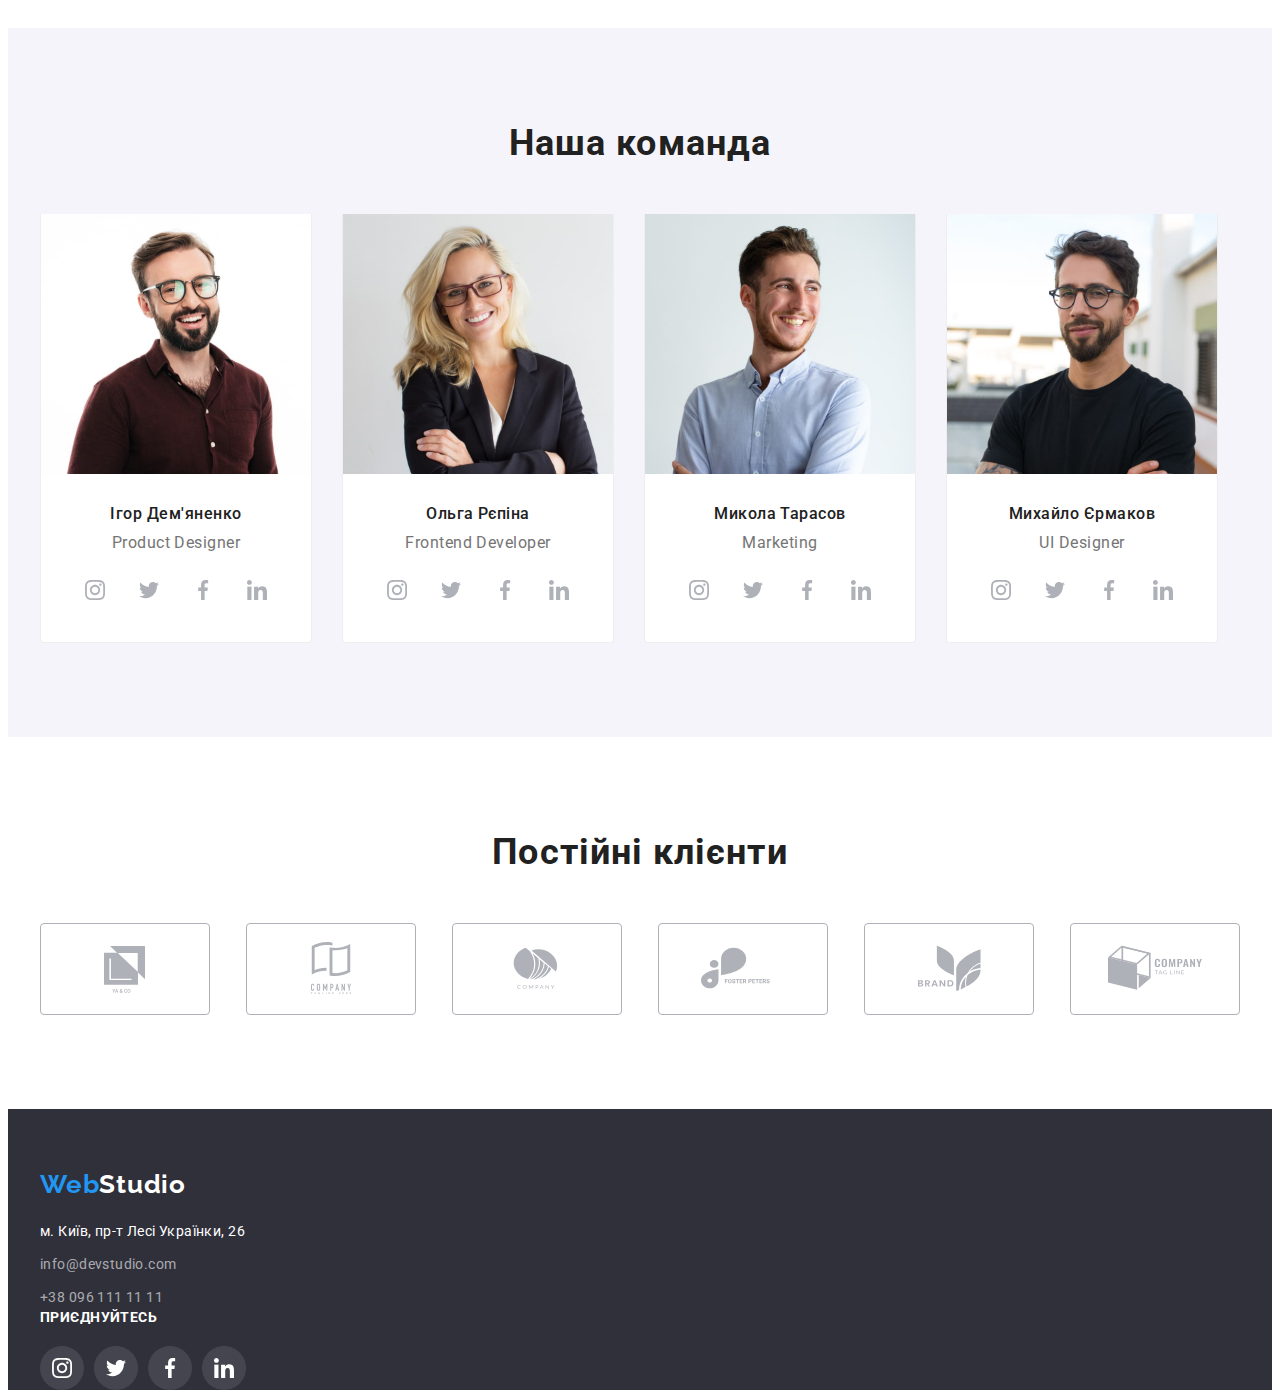
==== commit 35e8c301: "Update" ====
--- a/index.html
+++ b/index.html
@@ -136,23 +136,23 @@
                                 Ігор Дем'яненко
                             </h3>
                             <p class="profession-worker">Product Designer</p>
-                            <ul class="flex-items">
-                                <li>
+                            <ul class="flex-items box-media">
+                                <li class="social-list">
                                     <a href="#">
                                         <img src="./images/icons/social-network-1.svg" alt="Посилання на Інстаграм" width="44">
                                     </a>
                                 </li>
-                                <li>
+                                <li class="social-list">
                                     <a href="#">
                                         <img src="./images/icons/social-network-2.svg" alt="Посилання на Твіттер" width="44">
                                     </a>
                                 </li>
-                                <li>
+                                <li class="social-list">
                                     <a href="#">
                                         <img src="./images/icons/social-network-3.svg" alt="Посилання на Фейсбук" width="44">
                                     </a>
                                 </li>
-                                <li>
+                                <li class="social-list">
                                     <a href="#">
                                         <img src="./images/icons/social-network-4.svg" alt="Посилання на Лінкедін">
                                     </a>
@@ -167,23 +167,23 @@
                                 Ольга Рєпіна
                             </h3>
                             <p class="profession-worker">Frontend Developer</p>
-                            <ul class="flex-items">
-                                <li>
+                            <ul class="flex-items box-media">
+                                <li class="social-list">
                                     <a href="#">
                                         <img src="./images/icons/social-network-1.svg" alt="Посилання на Інстаграм" width="44">
                                     </a>
                                 </li>
-                                <li>
+                                <li class="social-list">
                                     <a href="#">
                                         <img src="./images/icons/social-network-2.svg" alt="Посилання на Твіттер" width="44">
                                     </a>
                                 </li>
-                                <li>
+                                <li class="social-list">
                                     <a href="#">
                                         <img src="./images/icons/social-network-3.svg" alt="Посилання на Фейсбук" width="44">
                                     </a>
                                 </li>
-                                <li>
+                                <li class="social-list">
                                     <a href="#">
                                         <img src="./images/icons/social-network-4.svg" alt="Посилання на Лінкедін">
                                     </a>
@@ -198,23 +198,23 @@
                                 Микола Тарасов
                             </h3>
                             <p class="profession-worker">Marketing</p>
-                            <ul class="flex-items">
-                                <li>
+                            <ul class="flex-items box-media">
+                                <li class="social-list">
                                     <a href="#">
                                         <img src="./images/icons/social-network-1.svg" alt="Посилання на Інстаграм" width="44">
                                     </a>
                                 </li>
-                                <li>
+                                <li class="social-list">
                                     <a href="#">
                                         <img src="./images/icons/social-network-2.svg" alt="Посилання на Твіттер" width="44">
                                     </a>
                                 </li>
-                                <li>
+                                <li class="social-list">
                                     <a href="#">
                                         <img src="./images/icons/social-network-3.svg" alt="Посилання на Фейсбук" width="44">
                                     </a>
                                 </li>
-                                <li>
+                                <li class="social-list">
                                     <a href="#">
                                         <img src="./images/icons/social-network-4.svg" alt="Посилання на Лінкедін">
                                     </a>
@@ -229,23 +229,23 @@
                                 Михайло Єрмаков
                             </h3>
                             <p class="profession-worker">UI Designer</p>
-                            <ul class="flex-items">
-                                <li>
+                            <ul class="flex-items box-media">
+                                <li class="social-list">
                                     <a href="#">
                                         <img src="./images/icons/social-network-1.svg" alt="Посилання на Інстаграм" width="44">
                                     </a>
                                 </li>
-                                <li>
+                                <li class="social-list">
                                     <a href="#">
                                         <img src="./images/icons/social-network-2.svg" alt="Посилання на Твіттер" width="44">
                                     </a>
                                 </li>
-                                <li>
+                                <li class="social-list">
                                     <a href="#">
                                         <img src="./images/icons/social-network-3.svg" alt="Посилання на Фейсбук" width="44">
                                     </a>
                                 </li>
-                                <li>
+                                <li class="social-list">
                                     <a href="#">
                                         <img src="./images/icons/social-network-4.svg" alt="Посилання на Лінкедін" width="44">
                                     </a>
@@ -259,7 +259,7 @@
         <section class="our-clients">
             <div class="container">
                 <h2 class="clients-title">Постійні клієнти</h2>
-                <ul class="flex-items">
+                <ul class="flex-items box-clients">
                     <li>
                         <a href="#">
                             <img src="./images/icons/client-1.svg" alt="Компанія №1" width="170">
@@ -315,22 +315,22 @@
                 Приєднуйтесь
             </h2>
             <ul class="flex-items">
-                <li>
+                <li class="social-list">
                     <a href="#">
                         <img src="./images/icons/social-network-footer-1.svg" alt="Посилання на Інстаграм" width="44">
                     </a>
                 </li>
-                <li>
+                <li class="social-list">
                     <a href="#">
                         <img src="./images/icons/social-network-footer-2.svg" alt="Посилання на Твіттер" width="44">
                     </a>
                 </li>
-                <li>
+                <li class="social-list">
                     <a href="#">
                         <img src="./images/icons/social-network-footer-3.svg" alt="Посилання на Фейсбук" width="44">
                     </a>
                 </li>
-                <li>
+                <li class="social-list">
                     <a href="#">
                         <img src="./images/icons/social-network-footer-4.svg" alt="Посилання на Лінкедін" width="44">
                     </a>
--- a/css/styles.css
+++ b/css/styles.css
@@ -296,6 +296,8 @@
 }
 
 .card-worker {
+    margin-top: 30px;
+    margin-bottom: 10px;
     font-weight: 500;
     font-size: 16px;
     line-height: 1.19;
@@ -304,12 +306,26 @@
 }
 
 .profession-worker {
+    margin-bottom: 16px;
     color: var(--link-address-color);
     font-weight: 400;
     font-size: 16px;
     line-height: 1.19;
     text-align: center;
     letter-spacing: 0.03em;
+}
+
+.box-media {
+    margin-left: 32px;
+    margin-bottom: 30px;
+}
+
+.social-list {
+    margin-right: 10px;
+}
+
+.box-clients {
+    justify-content: space-between;
 }
 
 .our-clients {
@@ -451,6 +467,7 @@
 }
 
 .join-link {
+    margin-bottom: 20px;
     color: var(--primary-background-color);
     font-weight: 700;
     font-size: 14px;
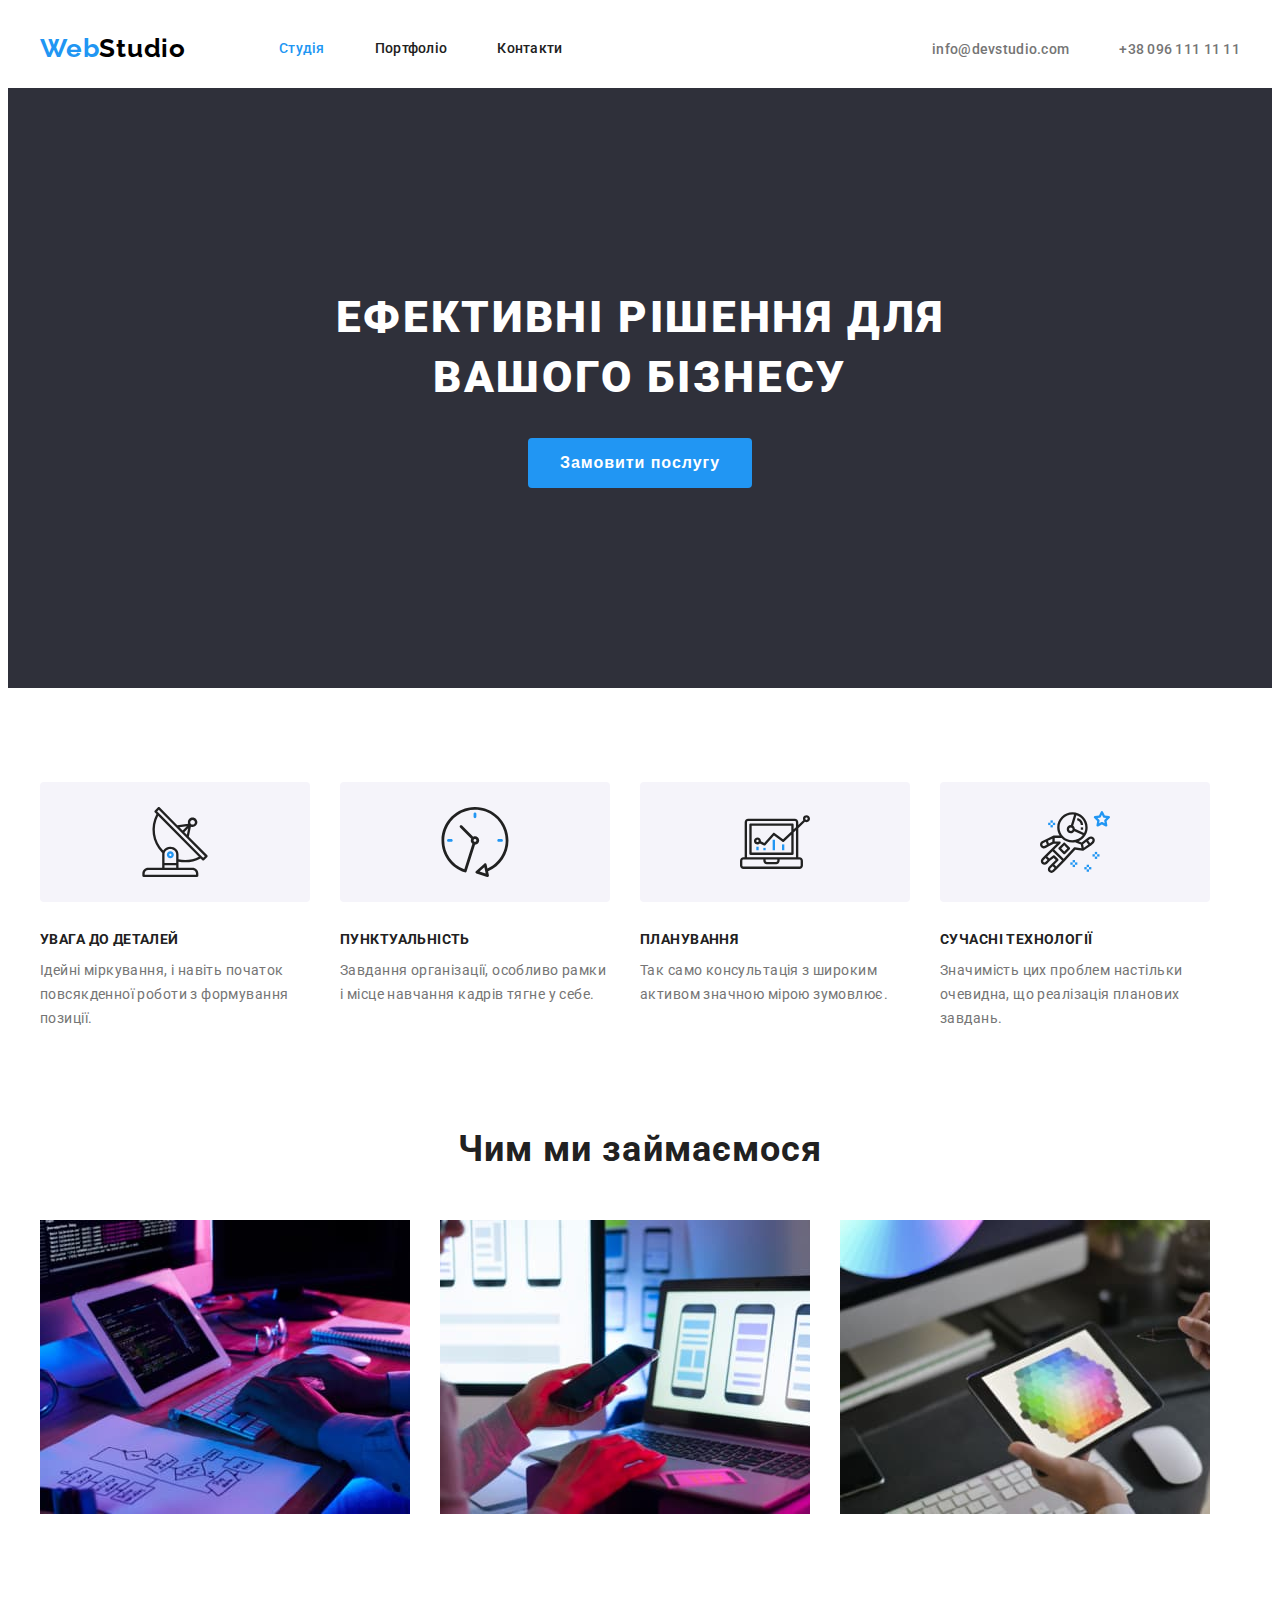
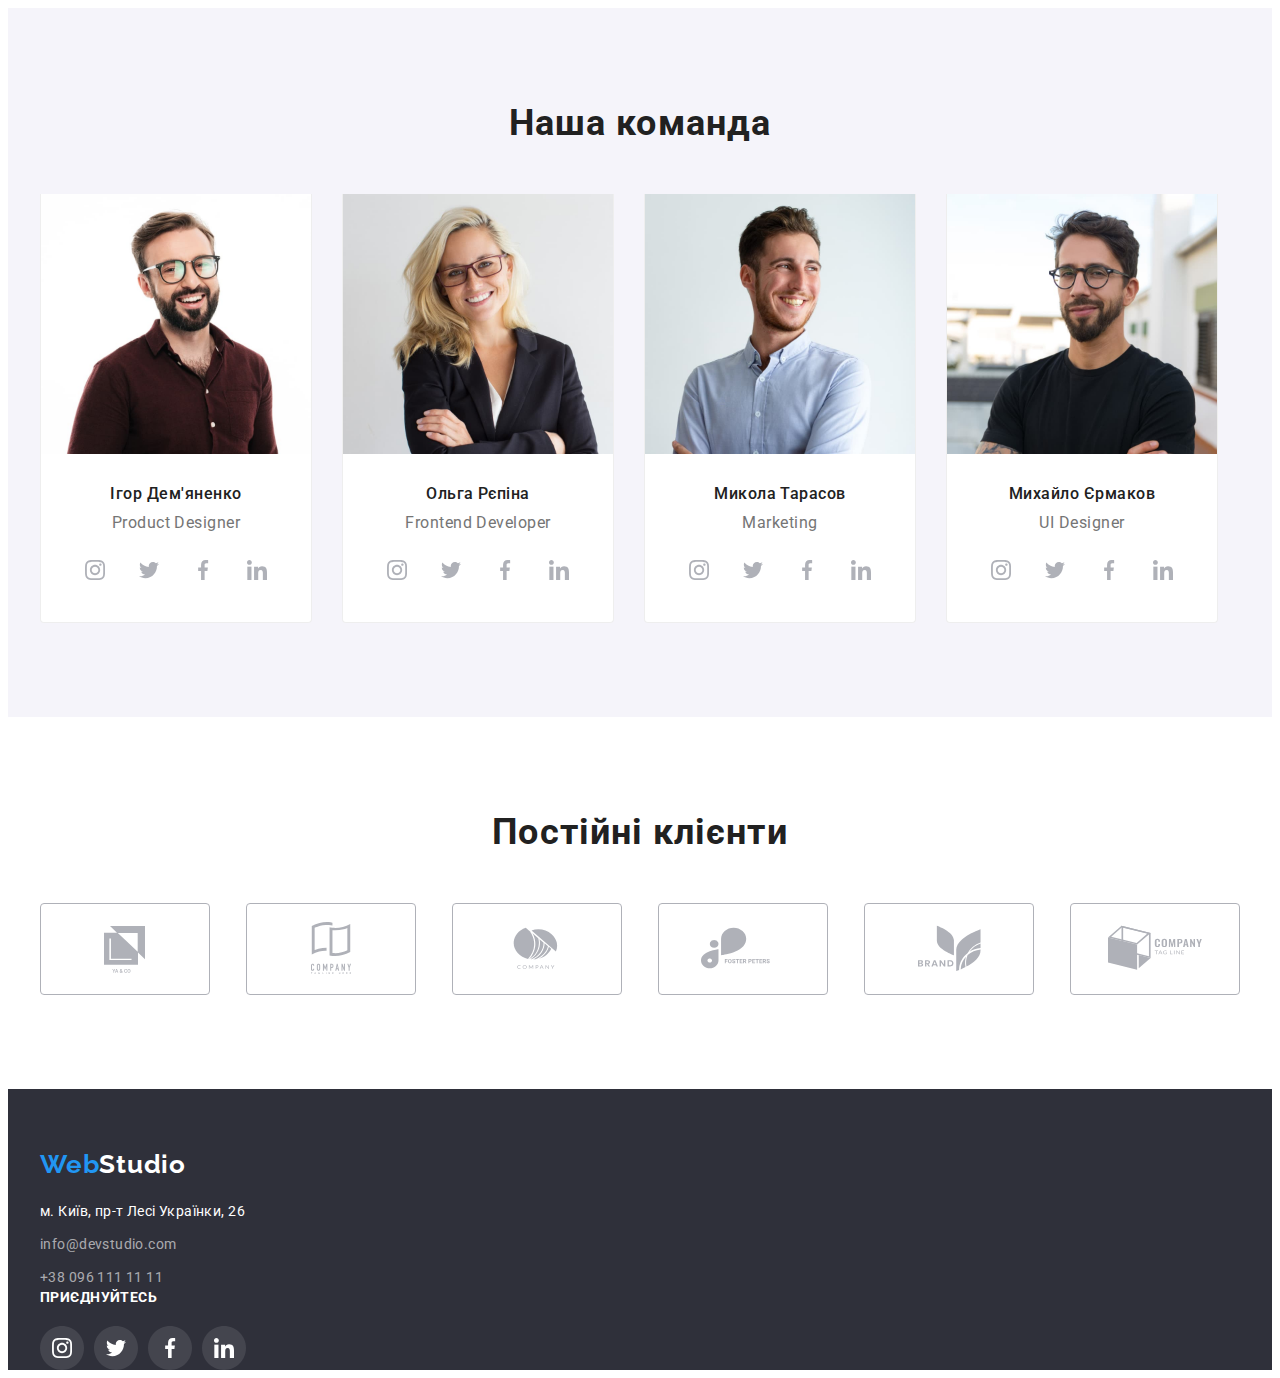
==== commit 8160167a: "Update" ====
--- a/index.html
+++ b/index.html
@@ -53,7 +53,7 @@
                 </button>
             </div>
         </section>
-        <section class="benefit-section">
+        <section class="section">
             <div class="container">
                 <h2 class="hidden-title">
                     Наші переваги
@@ -99,7 +99,7 @@
                 </ul>
             </div>
         </section>
-        <section class="about-our-work">
+        <section class="section our-work">
             <div class="container">
                 <h2 class="description-title">
                     Чим ми займаємося
@@ -123,7 +123,7 @@
                 </ul>
             </div>
         </section>
-        <section class="worker-section">
+        <section class="section worker-section">
             <div class="container">
                 <h2 class="worker">
                     Наша команда
@@ -256,7 +256,7 @@
                 </ul>
             </div>
         </section>
-        <section class="our-clients">
+        <section class="section">
             <div class="container">
                 <h2 class="clients-title">Постійні клієнти</h2>
                 <ul class="flex-items box-clients">
@@ -299,7 +299,7 @@
             <a href="./index.html"><span class="logo">Web</span><span class="logo logo-third-part">Studio</span></a>
             <address>
                 <ul class="footer-list">
-                    <li >
+                    <li>
                         <a class="footer-link" href="https://goo.gl/maps/sdtxkwDF94uDCL8M9" target="_blank"
                             rel="noopener noreferrer">м. Київ, пр-т Лесі Українки, 26</a>
                     </li>
--- a/css/styles.css
+++ b/css/styles.css
@@ -46,12 +46,15 @@
     margin-right: auto;
     padding-left: 15px;
     padding-right: 15px;
-    outline: 2px teal;
+}
+
+.section {
+    padding-top: 94px;
+    padding-bottom: 94px;
 }
 
 .flex-items {
     display: flex;
-    /* flex-wrap: wrap; */
 }
 
 header .container {
@@ -194,10 +197,6 @@
     cursor: pointer;
 }
 
-.benefit-section {
-    padding-top: 94px;
-}
-
 .hidden-title {
     display: none;
 }
@@ -231,22 +230,14 @@
     margin-right: 30px;
 }
 
-/* .benefit-card:not(:last-child) {
-    margin-right: 30px;
-} */
+.our-work {
+    margin-top: -90px;
+}
 
 .work {
     flex-basis: calc((100% - 3 * 30) / 3);
     margin-right: 30px;
 }
-
-/* .work {
-    margin-right: 30px;
-}
-
-.work:not(:last-child) {
-    margin-right: 30px;
-} */
 
 .worker-list {
     flex-basis: ((100% - 4*30) / 4);
@@ -267,24 +258,9 @@
     letter-spacing: 0.03em;
 }
 
-.about-our-work {
-    padding-top: 118px;
-    padding-bottom: 94px;
-}
-
-/* .working-process:not(:last-child) {
-    margin-right: 30px;
-} */
-
 .worker-section {
     background-color: var(--section-color);
-    padding-top: 94px;
-    padding-bottom: 94px;
-}
-
-/* .flex-worker {
-    margin-right: 30px;
-} */
+}
 
 .worker {
     padding-bottom: 50px;
@@ -328,11 +304,6 @@
     justify-content: space-between;
 }
 
-.our-clients {
-    padding-top: 94px;
-    padding-bottom: 94px;
-}
-
 .clients-title {
     padding-bottom: 50px;
     font-weight: 700;
@@ -348,9 +319,9 @@
 /* START portfolio.html */
 
 .list-button {
-    justify-content: center;
     padding-top: 94px;
     padding-bottom: 50px;
+    justify-content: center;
 }
 
 .filter-button {
@@ -377,31 +348,14 @@
 .project-items {
     flex-wrap: wrap;
     padding-top: 50px;
-    padding-bottom: 94px;
     margin-left: -30px;
     margin-right: -30px;
 }
-
-/* .flex-element {
-    margin-right: 30px;
-    margin-bottom: 30px;
-}
-
-.flex-element:nth-child(3n) {
-    margin-right: 0;
-}
-
-.flex-element:nth-last-child(-n+3) {
-    margin-bottom: 0;
-} */
-
-
 
 .card-project {
     border: 1px solid var(--border-color);
     flex-basis: calc((100% - 3 * 30) / 3);
     margin-left: 30px;
-    margin-right: 30px;
     margin-bottom: 30px;
 }
 
@@ -413,6 +367,8 @@
 }
 
 .name-project {
+    margin-left: 24px;
+    margin-top: 20px;
     color: var(--primary-color);
     font-weight: 700;
     font-size: 18px;
@@ -421,6 +377,9 @@
 }
 
 .type-project {
+    margin-left: 24px;
+    margin-top: 4px;
+    margin-bottom: 20px;
     color: var(--link-address-color);
     font-size: 16px;
     line-height: 1.88;
@@ -475,4 +434,5 @@
     letter-spacing: 0.03em;
     text-transform: uppercase;
 }
+
 /* END footer */
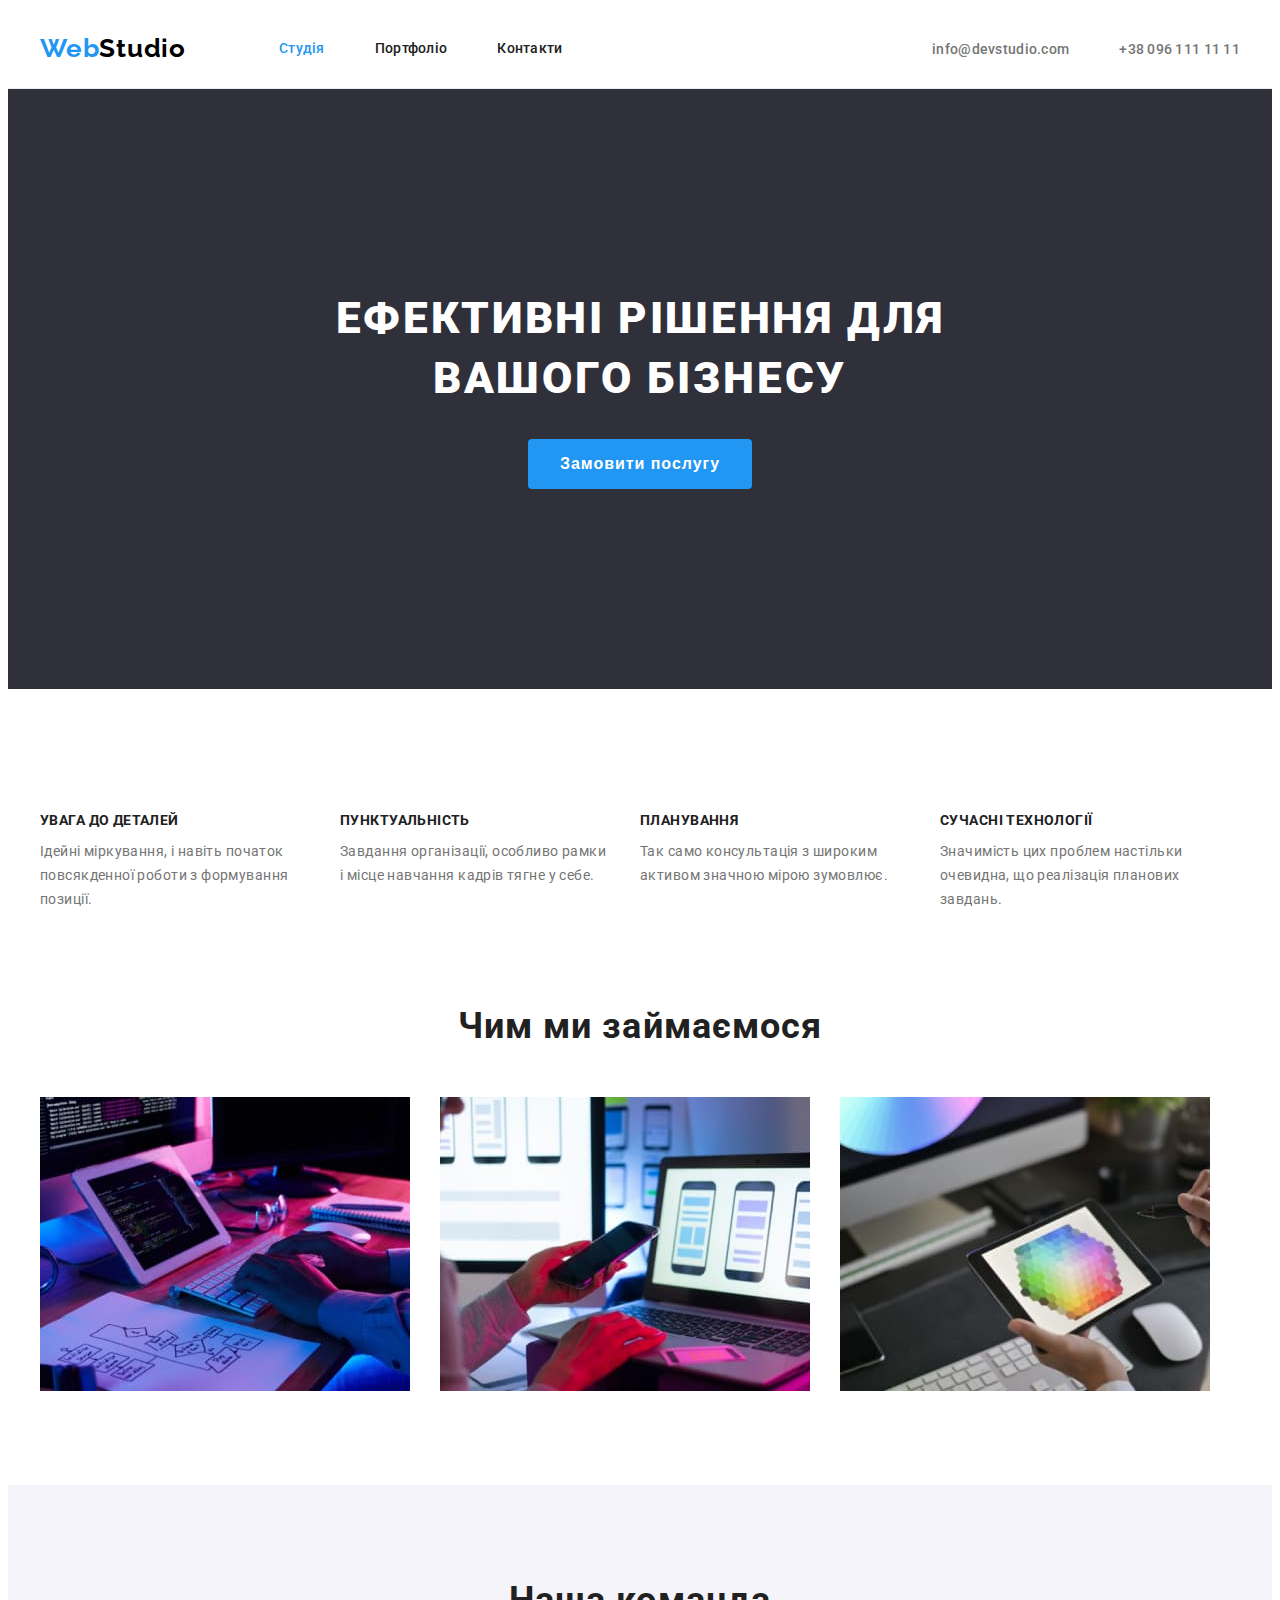
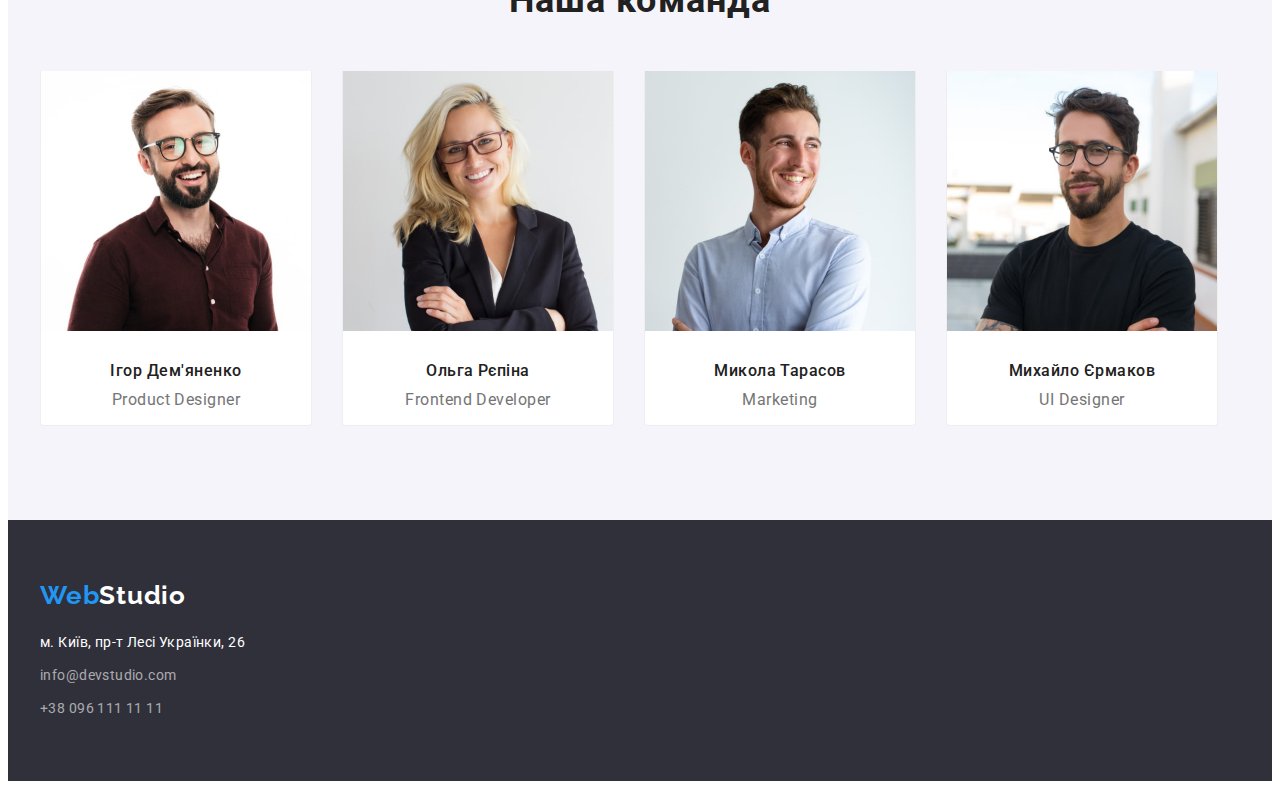
==== commit 47649516: "Update" ====
--- a/index.html
+++ b/index.html
@@ -15,7 +15,7 @@
     <link rel="stylesheet" href="./css/styles.css">
 </head>
 <body>
-    <header>
+    <header class="header-border">
             <div class="container">
                 <nav class="header-item">
                         <a href="./index.html"><span class="logo">Web</span><span class="logo logo-second-part">Studio</span></a>
@@ -58,69 +58,55 @@
                 <h2 class="hidden-title">
                     Наші переваги
                 </h2>
-                <ul class="flex-items">
-                    <div class="flex-element">
+                    <ul class="flex-items flex-element">
                         <li class="benefit-card">
-                            <img src="./images/icons/benefit-1.svg" alt="Іконка радіолокатора" width="270">
+                            <!-- <img src="./images/icons/benefit-1.svg" alt="Іконка радіолокатора" width="270"> -->
                             <h3 class="advantages">
                                 Увага до деталей
                             </h3>
                             <p class="advantages-paragraph">Ідейні міркування, і навіть початок повсякденної роботи з формування позиції.
                             </p>
                         </li>
-                    </div>
-                    <div class="flex-element">
                         <li class="benefit-card">
-                            <img src="./images/icons/benefit-2.svg" alt="Іконка годинника" width="270">
+                            <!-- <img src="./images/icons/benefit-2.svg" alt="Іконка годинника" width="270"> -->
                             <h3 class="advantages">
                                 Пунктуальність
                             </h3>
                             <p class="advantages-paragraph">Завдання організації, особливо рамки і місце навчання кадрів тягне у себе.</p>
                         </li>
-                    </div>
-                    <div class="flex-element">
                         <li class="benefit-card">
-                            <img src="./images/icons/benefit-3.svg" alt="Іконка монітора" width="270">
+                            <!-- <img src="./images/icons/benefit-3.svg" alt="Іконка монітора" width="270"> -->
                             <h3 class="advantages">
                                 Планування
                             </h3>
                             <p class="advantages-paragraph">Так само консультація з широким активом значною мірою зумовлює.</p>
                         </li>
-                    </div>
-                    <div class="flex-element">
                         <li class="benefit-card">
-                            <img src="./images/icons/benefit-4.svg" alt="Іконка астроновта" width="270">
+                            <!-- <img src="./images/icons/benefit-4.svg" alt="Іконка астроновта" width="270"> -->
                             <h3 class="advantages">
                                 Сучасні технології
                             </h3>
                             <p class="advantages-paragraph">Значимість цих проблем настільки очевидна, що реалізація планових завдань.</p>
                         </li>
-                    </div>
-                </ul>
+                    </ul>
             </div>
         </section>
-        <section class="section our-work">
+        <section class="our-work">
             <div class="container">
                 <h2 class="description-title">
                     Чим ми займаємося
                 </h2>
-                <ul class=" flex-items work-box">
-                    <div class="flex-element">
+                    <ul class=" flex-items flex-element work-box">
                         <li class="work">
                             <img src="./images/sample-1.jpg" alt="Робота за планшетом з клавіатурою" width="370">
                         </li>
-                    </div>
-                    <div class="flex-element">
                         <li class="work">
                             <img src="./images/sample-2.jpg" alt="Робота за ноутбуком" width="370">
                         </li>
-                    </div>
-                    <div class="flex-element">
                         <li class="work">
                             <img src="./images/sample-3.jpg" alt="Робота за планшетом" width="370">
                         </li>
-                    </div>
-                </ul>
+                    </ul>
             </div>
         </section>
         <section class="section worker-section">
@@ -128,135 +114,127 @@
                 <h2 class="worker">
                     Наша команда
                 </h2>
-                <ul class="flex-items">
-                    <div class="flex-element">
-                        <li class="worker-list">
-                            <img src="./images/worker-1.jpg" alt="Працівник в окулярах в коричневій сорочці" width="270">
-                            <h3 class="card-worker">
-                                Ігор Дем'яненко
-                            </h3>
-                            <p class="profession-worker">Product Designer</p>
-                            <ul class="flex-items box-media">
-                                <li class="social-list">
-                                    <a href="#">
-                                        <img src="./images/icons/social-network-1.svg" alt="Посилання на Інстаграм" width="44">
-                                    </a>
-                                </li>
-                                <li class="social-list">
-                                    <a href="#">
-                                        <img src="./images/icons/social-network-2.svg" alt="Посилання на Твіттер" width="44">
-                                    </a>
-                                </li>
-                                <li class="social-list">
-                                    <a href="#">
-                                        <img src="./images/icons/social-network-3.svg" alt="Посилання на Фейсбук" width="44">
-                                    </a>
-                                </li>
-                                <li class="social-list">
-                                    <a href="#">
-                                        <img src="./images/icons/social-network-4.svg" alt="Посилання на Лінкедін">
-                                    </a>
-                                </li>
-                            </ul>
-                        </li>
-                    </div>
-                    <div class="flex-element">
-                        <li class="worker-list">
-                            <img src="./images/worker-2.jpg" alt="Працівниця в окулярах в чорному жакеті" width="270">
-                            <h3 class="card-worker">
-                                Ольга Рєпіна
-                            </h3>
-                            <p class="profession-worker">Frontend Developer</p>
-                            <ul class="flex-items box-media">
-                                <li class="social-list">
-                                    <a href="#">
-                                        <img src="./images/icons/social-network-1.svg" alt="Посилання на Інстаграм" width="44">
-                                    </a>
-                                </li>
-                                <li class="social-list">
-                                    <a href="#">
-                                        <img src="./images/icons/social-network-2.svg" alt="Посилання на Твіттер" width="44">
-                                    </a>
-                                </li>
-                                <li class="social-list">
-                                    <a href="#">
-                                        <img src="./images/icons/social-network-3.svg" alt="Посилання на Фейсбук" width="44">
-                                    </a>
-                                </li>
-                                <li class="social-list">
-                                    <a href="#">
-                                        <img src="./images/icons/social-network-4.svg" alt="Посилання на Лінкедін">
-                                    </a>
-                                </li>
-                            </ul>
-                        </li>
-                    </div>
-                    <div class="flex-element">
-                        <li class="worker-list">
-                            <img src="./images/worker-3.jpg" alt="Працівник в білій сорочці" width="270">
-                            <h3 class="card-worker">
-                                Микола Тарасов
-                            </h3>
-                            <p class="profession-worker">Marketing</p>
-                            <ul class="flex-items box-media">
-                                <li class="social-list">
-                                    <a href="#">
-                                        <img src="./images/icons/social-network-1.svg" alt="Посилання на Інстаграм" width="44">
-                                    </a>
-                                </li>
-                                <li class="social-list">
-                                    <a href="#">
-                                        <img src="./images/icons/social-network-2.svg" alt="Посилання на Твіттер" width="44">
-                                    </a>
-                                </li>
-                                <li class="social-list">
-                                    <a href="#">
-                                        <img src="./images/icons/social-network-3.svg" alt="Посилання на Фейсбук" width="44">
-                                    </a>
-                                </li>
-                                <li class="social-list">
-                                    <a href="#">
-                                        <img src="./images/icons/social-network-4.svg" alt="Посилання на Лінкедін">
-                                    </a>
-                                </li>
-                            </ul>
-                        </li>
-                    </div>
-                    <div class="flex-element">
-                        <li class="worker-list">
-                            <img src="./images/worker-4.jpg" alt="Працівник в окулярах в чорній футболці" width="270">
-                            <h3 class="card-worker">
-                                Михайло Єрмаков
-                            </h3>
-                            <p class="profession-worker">UI Designer</p>
-                            <ul class="flex-items box-media">
-                                <li class="social-list">
-                                    <a href="#">
-                                        <img src="./images/icons/social-network-1.svg" alt="Посилання на Інстаграм" width="44">
-                                    </a>
-                                </li>
-                                <li class="social-list">
-                                    <a href="#">
-                                        <img src="./images/icons/social-network-2.svg" alt="Посилання на Твіттер" width="44">
-                                    </a>
-                                </li>
-                                <li class="social-list">
-                                    <a href="#">
-                                        <img src="./images/icons/social-network-3.svg" alt="Посилання на Фейсбук" width="44">
-                                    </a>
-                                </li>
-                                <li class="social-list">
-                                    <a href="#">
-                                        <img src="./images/icons/social-network-4.svg" alt="Посилання на Лінкедін" width="44">
-                                    </a>
-                                </li>
-                            </ul>
-                        </li>
-                    </div>
+                <ul class="flex-items flex-element">
+                    <li class="worker-list">
+                        <img src="./images/worker-1.jpg" alt="Працівник в окулярах в коричневій сорочці" width="270">
+                        <h3 class="card-worker">
+                            Ігор Дем'яненко
+                        </h3>
+                        <p class="profession-worker">Product Designer</p>
+                        <!-- <ul class="flex-items box-media">
+                            <li class="social-list">
+                                <a href="#">
+                                    <img src="./images/icons/social-network-1.svg" alt="Посилання на Інстаграм" width="44">
+                                </a>
+                            </li>
+                            <li class="social-list">
+                                <a href="#">
+                                    <img src="./images/icons/social-network-2.svg" alt="Посилання на Твіттер" width="44">
+                                </a>
+                            </li>
+                            <li class="social-list">
+                                <a href="#">
+                                    <img src="./images/icons/social-network-3.svg" alt="Посилання на Фейсбук" width="44">
+                                </a>
+                            </li>
+                            <li class="social-list">
+                                <a href="#">
+                                    <img src="./images/icons/social-network-4.svg" alt="Посилання на Лінкедін">
+                                </a>
+                            </li>
+                        </ul> -->
+                    </li>
+                    <li class="worker-list">
+                        <img src="./images/worker-2.jpg" alt="Працівниця в окулярах в чорному жакеті" width="270">
+                        <h3 class="card-worker">
+                            Ольга Рєпіна
+                        </h3>
+                        <p class="profession-worker">Frontend Developer</p>
+                        <!-- <ul class="flex-items box-media">
+                            <li class="social-list">
+                                <a href="#">
+                                    <img src="./images/icons/social-network-1.svg" alt="Посилання на Інстаграм" width="44">
+                                </a>
+                            </li>
+                            <li class="social-list">
+                                <a href="#">
+                                    <img src="./images/icons/social-network-2.svg" alt="Посилання на Твіттер" width="44">
+                                </a>
+                            </li>
+                            <li class="social-list">
+                                <a href="#">
+                                    <img src="./images/icons/social-network-3.svg" alt="Посилання на Фейсбук" width="44">
+                                </a>
+                            </li>
+                            <li class="social-list">
+                                <a href="#">
+                                    <img src="./images/icons/social-network-4.svg" alt="Посилання на Лінкедін">
+                                </a>
+                            </li>
+                        </ul> -->
+                    </li>
+                    <li class="worker-list">
+                        <img src="./images/worker-3.jpg" alt="Працівник в білій сорочці" width="270">
+                        <h3 class="card-worker">
+                            Микола Тарасов
+                        </h3>
+                        <p class="profession-worker">Marketing</p>
+                        <!-- <ul class="flex-items box-media">
+                            <li class="social-list">
+                                <a href="#">
+                                    <img src="./images/icons/social-network-1.svg" alt="Посилання на Інстаграм" width="44">
+                                </a>
+                            </li>
+                            <li class="social-list">
+                                <a href="#">
+                                    <img src="./images/icons/social-network-2.svg" alt="Посилання на Твіттер" width="44">
+                                </a>
+                            </li>
+                            <li class="social-list">
+                                <a href="#">
+                                    <img src="./images/icons/social-network-3.svg" alt="Посилання на Фейсбук" width="44">
+                                </a>
+                            </li>
+                            <li class="social-list">
+                                <a href="#">
+                                    <img src="./images/icons/social-network-4.svg" alt="Посилання на Лінкедін">
+                                </a>
+                            </li>
+                        </ul> -->
+                    </li>
+                    <li class="worker-list">
+                        <img src="./images/worker-4.jpg" alt="Працівник в окулярах в чорній футболці" width="270">
+                        <h3 class="card-worker">
+                            Михайло Єрмаков
+                        </h3>
+                        <p class="profession-worker">UI Designer</p>
+                        <!-- <ul class="flex-items box-media">
+                            <li class="social-list">
+                                <a href="#">
+                                    <img src="./images/icons/social-network-1.svg" alt="Посилання на Інстаграм" width="44">
+                                </a>
+                            </li>
+                            <li class="social-list">
+                                <a href="#">
+                                    <img src="./images/icons/social-network-2.svg" alt="Посилання на Твіттер" width="44">
+                                </a>
+                            </li>
+                            <li class="social-list">
+                                <a href="#">
+                                    <img src="./images/icons/social-network-3.svg" alt="Посилання на Фейсбук" width="44">
+                                </a>
+                            </li>
+                            <li class="social-list">
+                                <a href="#">
+                                    <img src="./images/icons/social-network-4.svg" alt="Посилання на Лінкедін" width="44">
+                                </a>
+                            </li>
+                        </ul> -->
+                    </li>
                 </ul>
             </div>
         </section>
-        <section class="section">
+        <!-- <section class="section">
             <div class="container">
                 <h2 class="clients-title">Постійні клієнти</h2>
                 <ul class="flex-items box-clients">
@@ -292,13 +270,13 @@
                     </li>
                 </ul>
             </div>
-        </section>
+        </section> -->
     </main>
     <footer class="footer-address">
         <div class="container">
             <a href="./index.html"><span class="logo">Web</span><span class="logo logo-third-part">Studio</span></a>
-            <address>
-                <ul class="footer-list">
+            <address class="footer-list">
+                <ul>
                     <li>
                         <a class="footer-link" href="https://goo.gl/maps/sdtxkwDF94uDCL8M9" target="_blank"
                             rel="noopener noreferrer">м. Київ, пр-т Лесі Українки, 26</a>
@@ -311,7 +289,7 @@
                     </li>
                 </ul>
             </address>
-            <h2 class="join-link">
+            <!-- <h2 class="join-link">
                 Приєднуйтесь
             </h2>
             <ul class="flex-items">
@@ -335,7 +313,7 @@
                         <img src="./images/icons/social-network-footer-4.svg" alt="Посилання на Лінкедін" width="44">
                     </a>
                 </li>
-            </ul>
+            </ul> -->
         </div>
     </footer>
 </body>
--- a/css/styles.css
+++ b/css/styles.css
@@ -163,7 +163,7 @@
 }
 
 .hero-title {
-    padding-bottom: 30px;
+    margin-bottom: 30px;
     margin-left: auto;
     margin-right: auto;
     width: 696px;
@@ -231,7 +231,7 @@
 }
 
 .our-work {
-    margin-top: -90px;
+    padding-bottom: 94px;
 }
 
 .work {
@@ -250,7 +250,7 @@
 }
 
 .description-title {
-    padding-bottom: 50px;
+    margin-bottom: 50px;
     font-weight: 700;
     font-size: 36px;
     line-height: 1.17;
@@ -319,8 +319,7 @@
 /* START portfolio.html */
 
 .list-button {
-    padding-top: 94px;
-    padding-bottom: 50px;
+    margin-bottom: 50px;
     justify-content: center;
 }
 
@@ -347,7 +346,7 @@
 
 .project-items {
     flex-wrap: wrap;
-    padding-top: 50px;
+    /* padding-top: 50px; */
     margin-left: -30px;
     margin-right: -30px;
 }
@@ -359,16 +358,19 @@
     margin-bottom: 30px;
 }
 
-
-.description-project {
-    border-left: 1px solid var(--active-button-color);
-    border-bottom: 1px solid var(--active-button-color);
-    border-right: 1px solid var(--active-button-color);
+.project-description {
+    padding-top: 20px;
+    padding-right: 24px;
+    padding-bottom: 20px;
+    padding-left: 24px;
+    border-left: 1px solid var(--border-color);
+    border-bottom: 1px solid var(--border-color);
+    border-right: 1px solid var(--border-color);
 }
 
 .name-project {
-    margin-left: 24px;
-    margin-top: 20px;
+    /* margin-left: 24px;
+    margin-top: 20px; */
     color: var(--primary-color);
     font-weight: 700;
     font-size: 18px;
@@ -377,9 +379,9 @@
 }
 
 .type-project {
-    margin-left: 24px;
+    /* margin-left: 24px;
     margin-top: 4px;
-    margin-bottom: 20px;
+    margin-bottom: 20px; */
     color: var(--link-address-color);
     font-size: 16px;
     line-height: 1.88;
@@ -397,6 +399,7 @@
 .footer-address {
     background-color: var(--secondary-background-color);
     padding-top: 60px;
+    padding-bottom: 60px;
 }
 
 .footer-link {
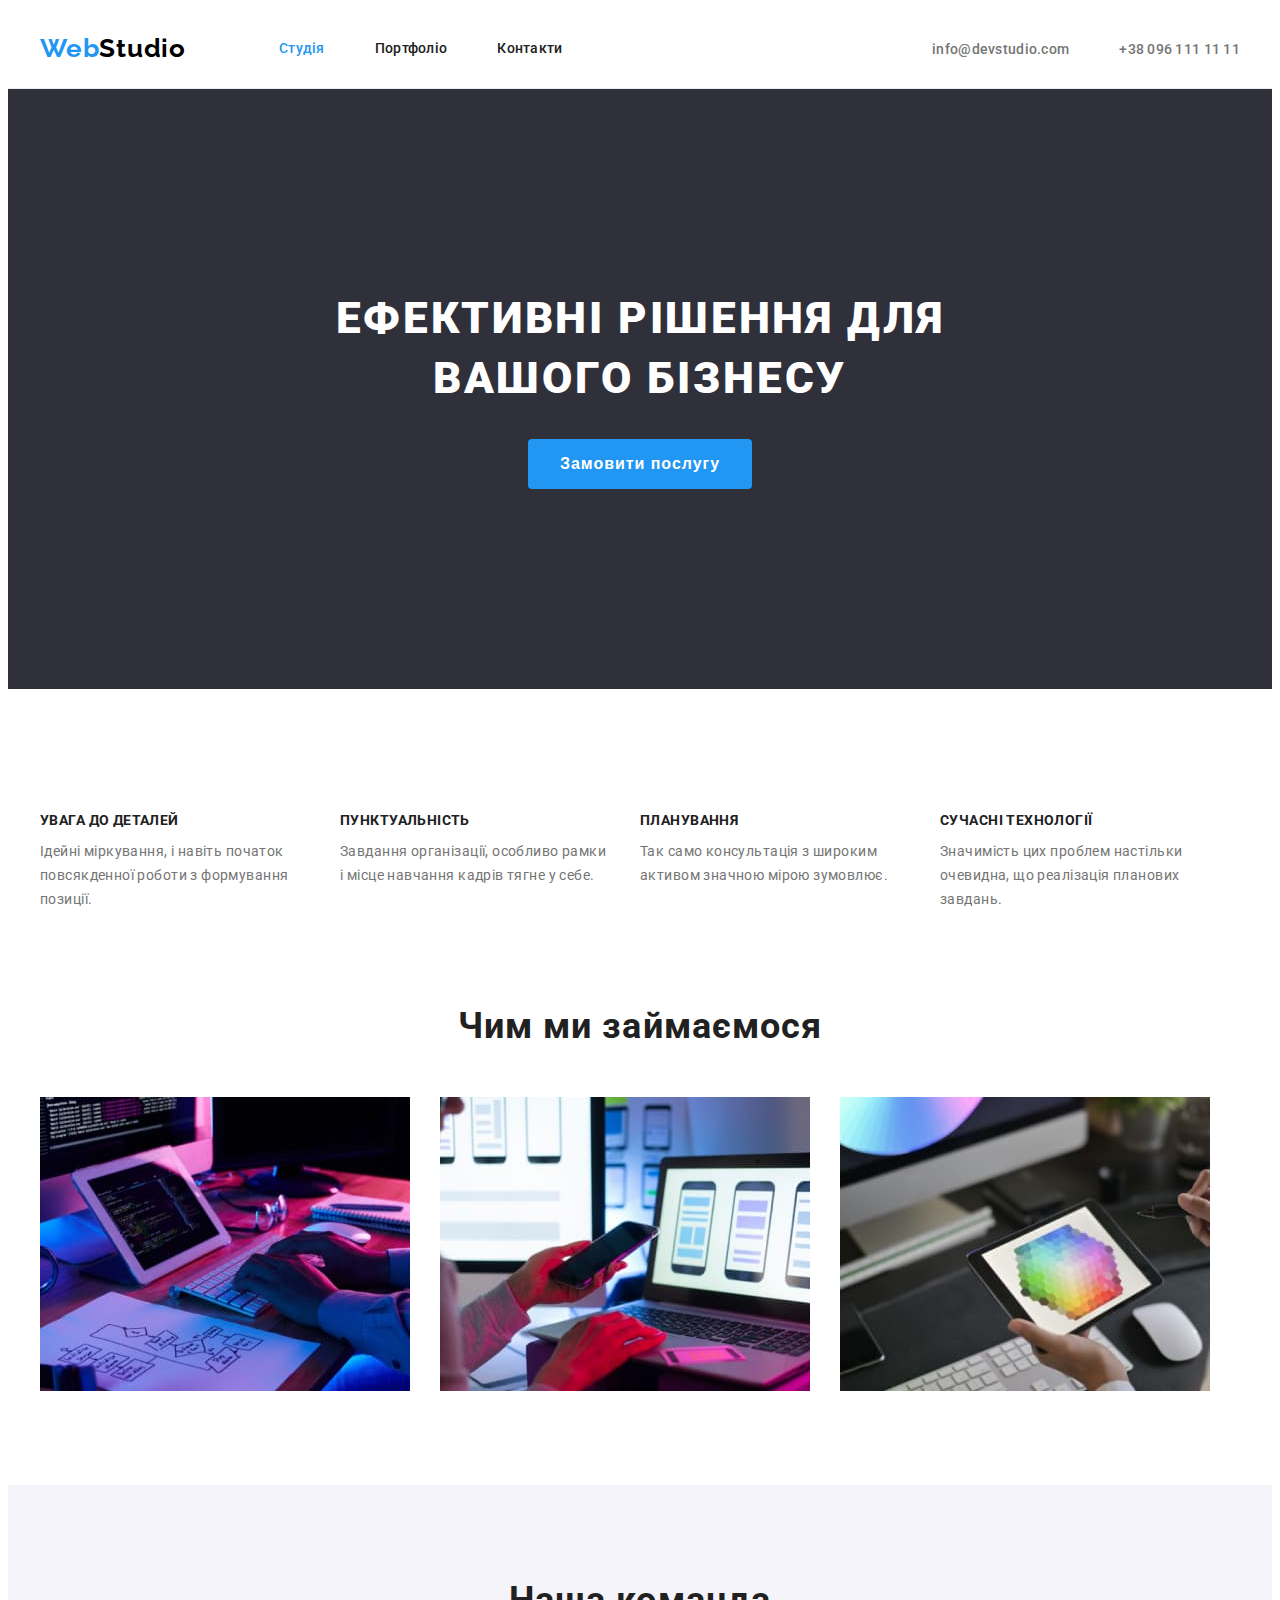
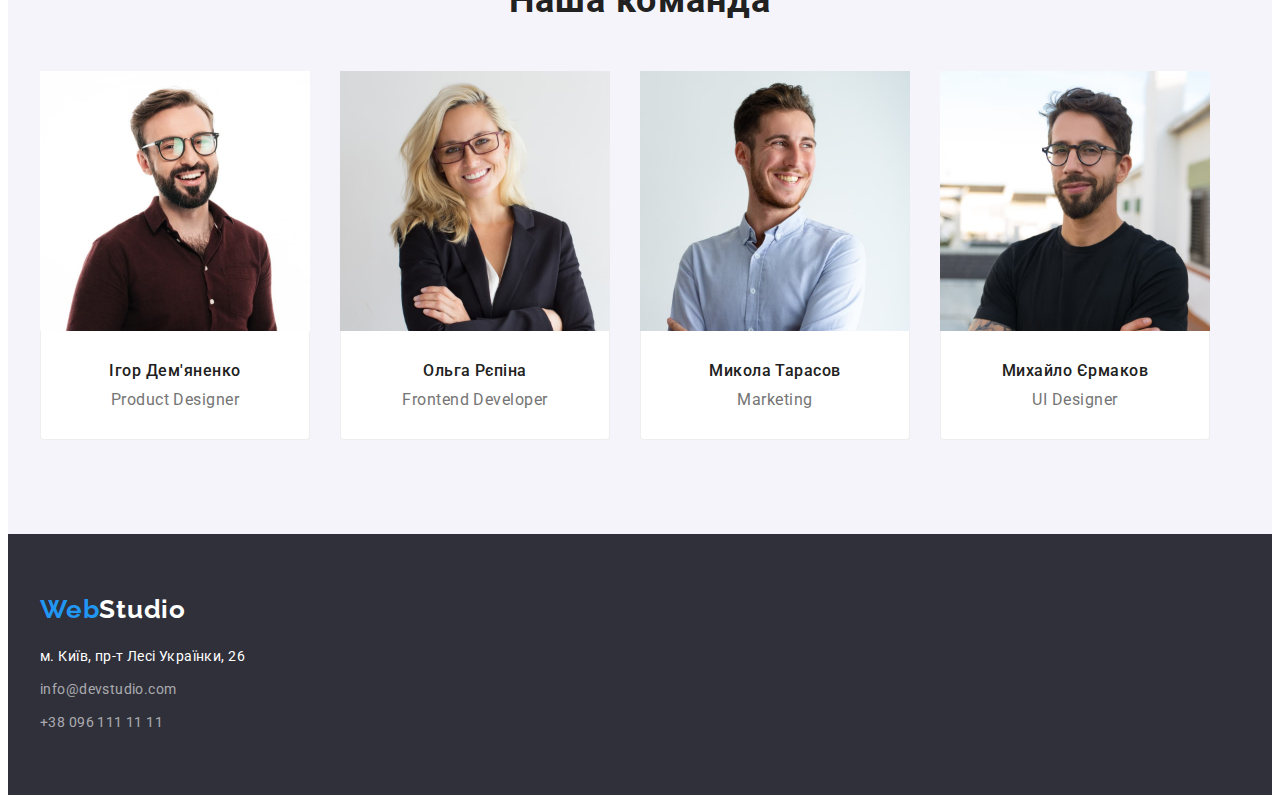
==== commit 5316e423: "Update" ====
--- a/index.html
+++ b/index.html
@@ -43,7 +43,7 @@
     </header>
     <main>
         <section class="hero-section">
-            <div class="container hero">
+            <div class="container">
                 <h1 class="hero-title">
                     Ефективні рішення для
                     вашого бізнесу
@@ -58,7 +58,7 @@
                 <h2 class="hidden-title">
                     Наші переваги
                 </h2>
-                    <ul class="flex-items flex-element">
+                    <ul class="flex-items">
                         <li class="benefit-card">
                             <!-- <img src="./images/icons/benefit-1.svg" alt="Іконка радіолокатора" width="270"> -->
                             <h3 class="advantages">
@@ -96,7 +96,7 @@
                 <h2 class="description-title">
                     Чим ми займаємося
                 </h2>
-                    <ul class=" flex-items flex-element work-box">
+                    <ul class="flex-items">
                         <li class="work">
                             <img src="./images/sample-1.jpg" alt="Робота за планшетом з клавіатурою" width="370">
                         </li>
@@ -114,13 +114,15 @@
                 <h2 class="worker">
                     Наша команда
                 </h2>
-                <ul class="flex-items flex-element">
+                <ul class="flex-items">
                     <li class="worker-list">
                         <img src="./images/worker-1.jpg" alt="Працівник в окулярах в коричневій сорочці" width="270">
-                        <h3 class="card-worker">
-                            Ігор Дем'яненко
-                        </h3>
-                        <p class="profession-worker">Product Designer</p>
+                        <div class="worker-description">
+                            <h3 class="card-worker">
+                                Ігор Дем'яненко
+                            </h3>
+                            <p class="profession-worker">Product Designer</p>
+                        </div>
                         <!-- <ul class="flex-items box-media">
                             <li class="social-list">
                                 <a href="#">
@@ -146,10 +148,12 @@
                     </li>
                     <li class="worker-list">
                         <img src="./images/worker-2.jpg" alt="Працівниця в окулярах в чорному жакеті" width="270">
-                        <h3 class="card-worker">
-                            Ольга Рєпіна
-                        </h3>
-                        <p class="profession-worker">Frontend Developer</p>
+                        <div class="worker-description">
+                            <h3 class="card-worker">
+                                Ольга Рєпіна
+                            </h3>
+                            <p class="profession-worker">Frontend Developer</p>
+                        </div>
                         <!-- <ul class="flex-items box-media">
                             <li class="social-list">
                                 <a href="#">
@@ -175,10 +179,12 @@
                     </li>
                     <li class="worker-list">
                         <img src="./images/worker-3.jpg" alt="Працівник в білій сорочці" width="270">
-                        <h3 class="card-worker">
-                            Микола Тарасов
-                        </h3>
-                        <p class="profession-worker">Marketing</p>
+                        <div class="worker-description">
+                            <h3 class="card-worker">
+                                Микола Тарасов
+                            </h3>
+                            <p class="profession-worker">Marketing</p>
+                        </div>
                         <!-- <ul class="flex-items box-media">
                             <li class="social-list">
                                 <a href="#">
@@ -204,10 +210,12 @@
                     </li>
                     <li class="worker-list">
                         <img src="./images/worker-4.jpg" alt="Працівник в окулярах в чорній футболці" width="270">
-                        <h3 class="card-worker">
-                            Михайло Єрмаков
-                        </h3>
-                        <p class="profession-worker">UI Designer</p>
+                        <div class="worker-description">
+                            <h3 class="card-worker">
+                                Михайло Єрмаков
+                            </h3>
+                            <p class="profession-worker">UI Designer</p>
+                        </div>
                         <!-- <ul class="flex-items box-media">
                             <li class="social-list">
                                 <a href="#">
--- a/css/styles.css
+++ b/css/styles.css
@@ -153,13 +153,10 @@
 /* START index.html */
 
 .hero-section {
-    background-color: var(--secondary-background-color);
-    text-align: center;
-}
-
-.hero {
     padding-top: 200px;
     padding-bottom: 200px;
+    background-color: var(--secondary-background-color);
+    text-align: center;
 }
 
 .hero-title {
@@ -227,6 +224,9 @@
 
 .benefit-card {
     flex-basis: ((100% - 3*30) / 3);
+}
+
+.benefit-card:not(:last-child) {
     margin-right: 30px;
 }
 
@@ -236,12 +236,23 @@
 
 .work {
     flex-basis: calc((100% - 3 * 30) / 3);
+}
+
+.work:not(:last-child) {
     margin-right: 30px;
 }
 
 .worker-list {
     flex-basis: ((100% - 4*30) / 4);
-    margin-right: 30px;
+}
+
+.worker-list:not(:last-child) {
+    margin-right: 30px;
+}
+
+.worker-description {
+    padding-top: 30px;
+    padding-bottom: 30px;
     border-right: 1px solid var(--border-color);
     border-bottom: 1px solid var(--border-color);
     border-left: 1px solid var(--border-color);
@@ -272,7 +283,6 @@
 }
 
 .card-worker {
-    margin-top: 30px;
     margin-bottom: 10px;
     font-weight: 500;
     font-size: 16px;
@@ -282,7 +292,6 @@
 }
 
 .profession-worker {
-    margin-bottom: 16px;
     color: var(--link-address-color);
     font-weight: 400;
     font-size: 16px;
@@ -346,16 +355,22 @@
 
 .project-items {
     flex-wrap: wrap;
-    /* padding-top: 50px; */
     margin-left: -30px;
     margin-right: -30px;
 }
 
 .card-project {
-    border: 1px solid var(--border-color);
     flex-basis: calc((100% - 3 * 30) / 3);
-    margin-left: 30px;
+    margin-right: 30px;
     margin-bottom: 30px;
+}
+
+.project-items:not(:last-child) {
+    margin-right: 30px;
+}
+
+.project-items:nth-child(-n-+3) {
+    margin-bottom: 0;
 }
 
 .project-description {
@@ -369,8 +384,7 @@
 }
 
 .name-project {
-    /* margin-left: 24px;
-    margin-top: 20px; */
+    margin-bottom: 4px;
     color: var(--primary-color);
     font-weight: 700;
     font-size: 18px;
@@ -379,9 +393,6 @@
 }
 
 .type-project {
-    /* margin-left: 24px;
-    margin-top: 4px;
-    margin-bottom: 20px; */
     color: var(--link-address-color);
     font-size: 16px;
     line-height: 1.88;
